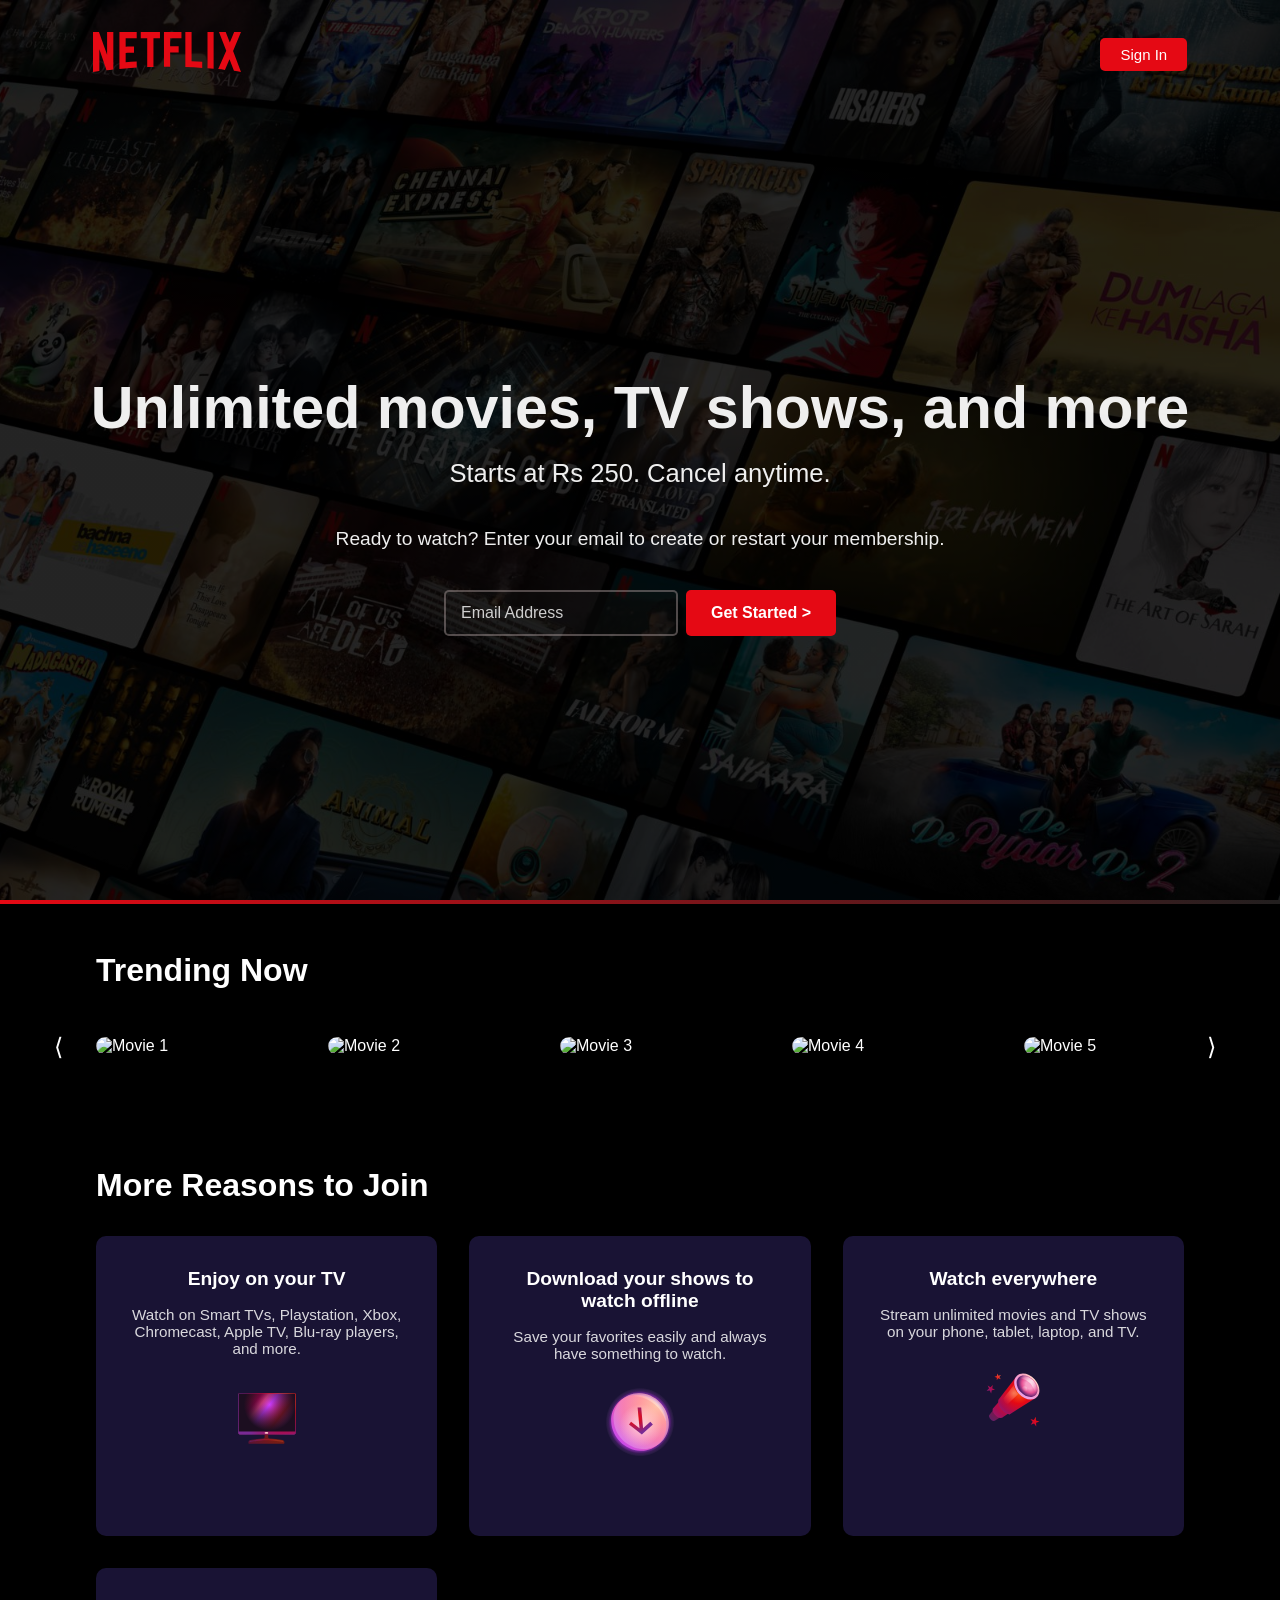
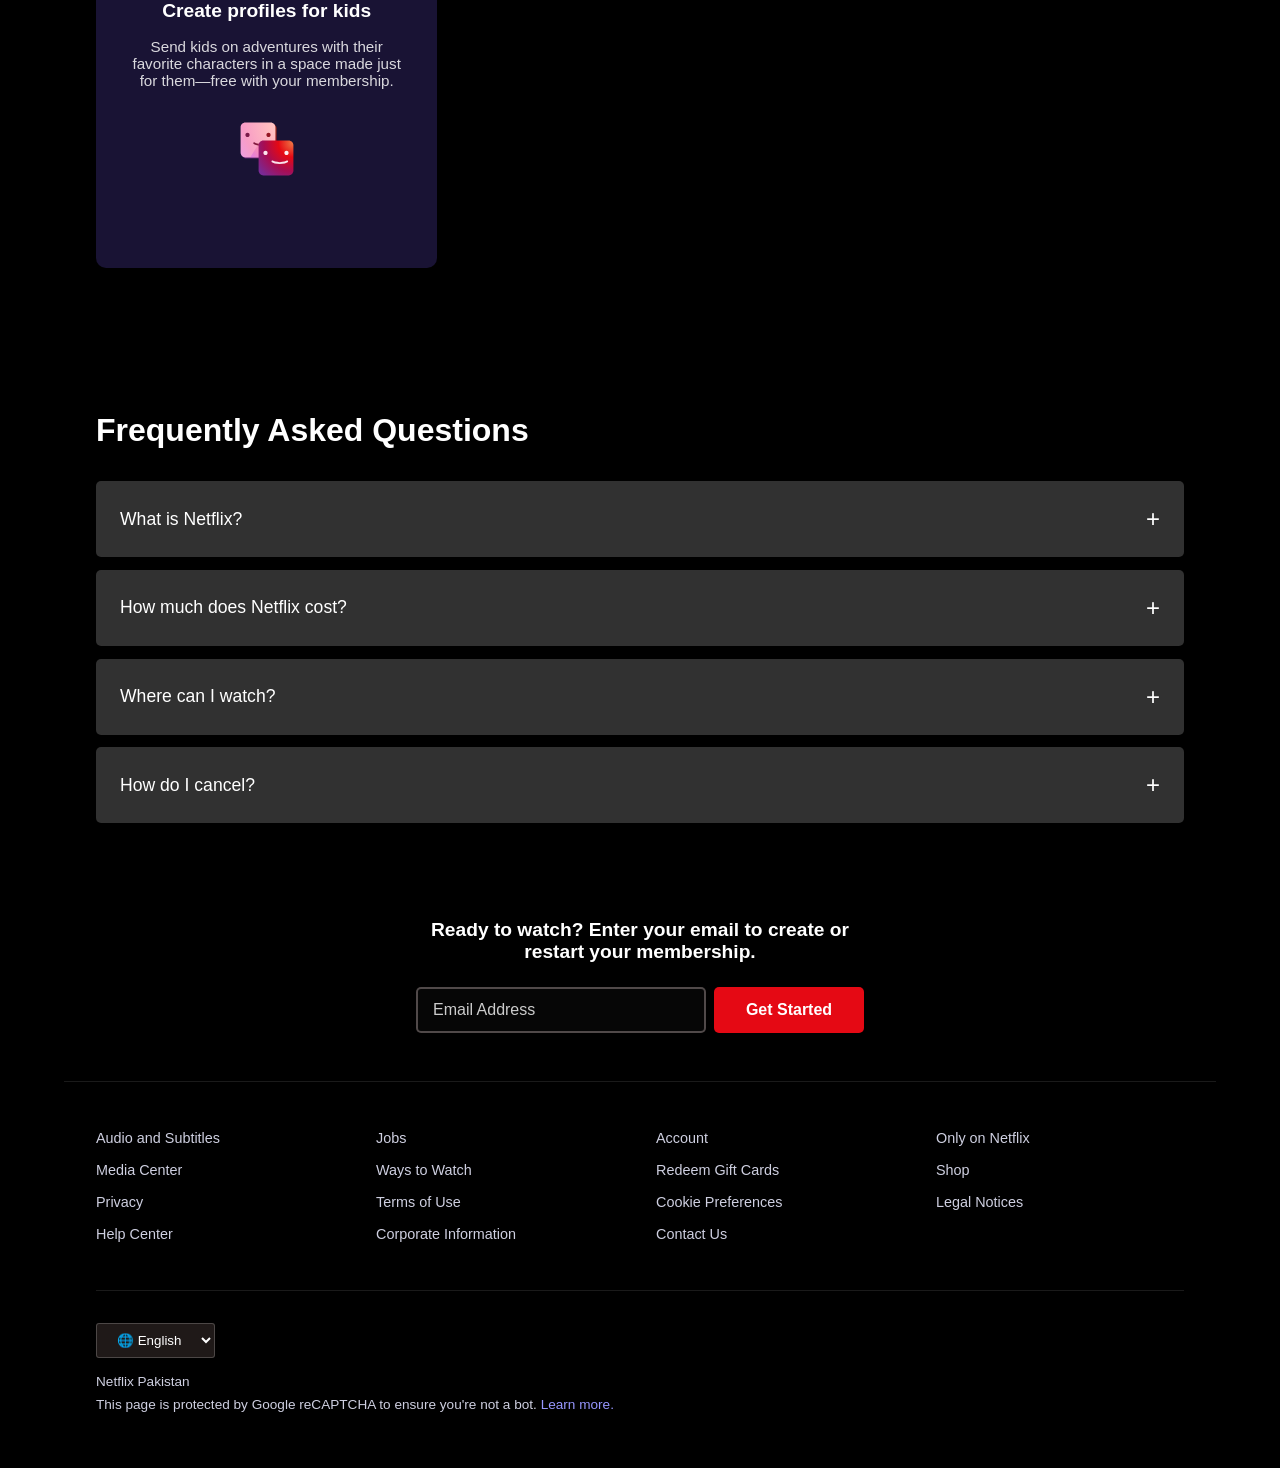
==== Netflix Clone Plus Responsive/index.html @ de33a04e "Add files via upload" ====
<!DOCTYPE html>
<html lang="en">
<head>
    <meta charset="UTF-8">
    <meta name="viewport" content="width=device-width, initial-scale=1.0">
    <title>Netflix Pakistan - Watch TV Shows Online, Watch Movies Online</title>
    <link rel="stylesheet" href="style.css">
</head>
<body>
    <header>
        <div class="bg">
            <div class="overlay">
                <nav>
                    <ul>
                        <li>
                            <svg viewBox="0 0 111 30" xmlns="http://www.w3.org/2000/svg" fill="#E50914">
                                <path d="M105.06233,14.2806261 L110.999156,30 C109.249227,29.7497422 107.500234,29.4366857 105.718437,29.1554972 L102.374168,20.4686475 L98.9371075,28.4375293 C97.2499766,28.1563408 95.5928391,28.061674 93.9057081,27.8432843 L99.9372012,14.0931671 L94.4680851,-5.68434189e-14 L99.5313525,-5.68434189e-14 L102.593495,7.87421502 L105.874965,-5.68434189e-14 L110.999156,-5.68434189e-14 L105.06233,14.2806261 Z M90.4686475,-5.68434189e-14 L85.8749649,-5.68434189e-14 L85.8749649,27.2499766 C87.3746368,27.3437061 88.9371075,27.4055675 90.4686475,27.5930265 L90.4686475,-5.68434189e-14 Z M81.9055207,26.93692 C77.7186241,26.6557316 73.5307901,26.4064111 69.250164,26.3117443 L69.250164,-5.68434189e-14 L73.9366389,-5.68434189e-14 L73.9366389,21.8745899 C76.6248008,21.9373887 79.3120255,22.1557784 81.9055207,22.2804387 L81.9055207,26.93692 Z M64.2496954,10.6561065 L64.2496954,15.3435186 L57.8442216,15.3435186 L57.8442216,25.9996251 L53.2186709,25.9996251 L53.2186709,-5.68434189e-14 L66.3436123,-5.68434189e-14 L66.3436123,4.68741213 L57.8442216,4.68741213 L57.8442216,10.6561065 L64.2496954,10.6561065 Z M45.3435186,4.68741213 L45.3435186,26.2498828 C43.7810479,26.2498828 42.1876465,26.2498828 40.6561065,26.3117443 L40.6561065,4.68741213 L35.8121661,4.68741213 L35.8121661,-5.68434189e-14 L50.2183897,-5.68434189e-14 L50.2183897,4.68741213 L45.3435186,4.68741213 Z M30.749836,15.5928391 C28.687787,15.5928391 26.2498828,15.5928391 24.4999531,15.6875059 L24.4999531,22.6562939 C27.2499766,22.4678976 30,22.2495079 32.7809542,22.1557784 L32.7809542,26.6557316 L19.812541,27.6876933 L19.812541,-5.68434189e-14 L32.7809542,-5.68434189e-14 L32.7809542,4.68741213 L24.4999531,4.68741213 L24.4999531,10.9991564 C26.3126816,10.9991564 29.0936358,10.9054269 30.749836,10.9054269 L30.749836,15.5928391 Z M4.78114163,12.9684132 L4.78114163,29.3429562 C3.09401069,29.5313525 1.59340144,29.7497422 0,30 L0,-5.68434189e-14 L4.4690224,-5.68434189e-14 L10.562377,17.0315868 L10.562377,-5.68434189e-14 L15.2497891,-5.68434189e-14 L15.2497891,28.061674 C13.5935889,28.3437998 11.906458,28.4375293 10.1246602,28.6868498 L4.78114163,12.9684132 Z"></path>
                            </svg>
                        </li>
                        <li>
                            <a href="https://www.netflix.com/pk/login">
                                <button class="sign-in-btn">Sign In</button>
                            </a>
                        </li>
                    </ul>
                </nav>

                <section class="hero">
                    <h1>Unlimited movies, TV shows, and more</h1>
                    <h2>Starts at Rs 250. Cancel anytime.</h2>
                    <h3>Ready to watch? Enter your email to create or restart your membership.</h3>
                    <form class="email-section" id="heroForm">
                        <input type="email" placeholder="Email Address" required>
                        <button type="submit">Get Started &gt;</button>
                    </form>
                </section>
            </div>
        </div>
    </header>

    <main>
        <div class="separator"></div>

        <!-- Trending Now Section -->
        <section class="trending-section">
            <div class="section-header">
                <h2>Trending Now</h2>
            </div>

            <div class="carousel-container">
                <button class="carousel-btn prev" id="prevBtn">⟨</button>
                <div class="carousel" id="moviesCarousel">
                    <img src="https://occ-0-1241-58.1.nflxso.net/dnm/api/v6/mAcAr9TxZIVbINe88xb3Teg5_OA/AAAABYWfklg5D5btQoekHBjGHSFXDW_EezXrT97RnSaEwirkVnCt91QaQlcPWCxtfkSrW04hOcHguRrAMgyKTJzs2_PKkFkbs60DHC4.webp?r=05f" alt="Movie 1">
                    <img src="https://occ-0-1241-58.1.nflxso.net/dnm/api/v6/mAcAr9TxZIVbINe88xb3Teg5_OA/AAAABaVDq0boUdBkElTZG4culjGTQKUH6_QEiKg4MkhBHrrWU3QPykbrke0wv0VyP_6P-rH5M_vB9uafNA39o8feH37ZlhoH9zimxu5ZLH7T0R0c0vQpHbF_NQCOWI-OdPWAy7b4.webp?r=1fe" alt="Movie 2">
                    <img src="https://occ-0-1241-58.1.nflxso.net/dnm/api/v6/mAcAr9TxZIVbINe88xb3Teg5_OA/AAAABTk_B0l_BvDJ7CQuWOAax9ZKSAe65vFGUMjAee8pcvuYXDFDvcnFaF8nOEuwxBg-TFKzHTqhdD3D7zlMsXSpA_BQTHf-ouBVNdwJIJvNQzUGje4WVrnptKL5Ywqu9hV7pg3A.webp?r=f34" alt="Movie 3">
                    <img src="https://occ-0-1241-58.1.nflxso.net/dnm/api/v6/mAcAr9TxZIVbINe88xb3Teg5_OA/AAAABd8ThhhZFczQuxhXg-s_mbY8I_nTg5ql8aqeKL3dGHDVWATazJ2WZw8joFUCT9fj6px3Uev34xyJFwrDo6J8L361vCM59aHJA6jGALni1U_pkGLwPamI59RMyriKxPkOcKEK.webp?r=d62" alt="Movie 4">
                    <img src="https://occ-0-1241-58.1.nflxso.net/dnm/api/v6/mAcAr9TxZIVbINe88xb3Teg5_OA/AAAABVbXUoTNkiWeGLsVtY9HIcuwl1a3-qGoR3UlqNqTqNaSBIYjd0DYeSO0mJcKaiMaH4AYtFRuqnHeuwcxSB3sofkfoh_zn_c9A80.webp?r=0e8" alt="Movie 5">
                    <img src="https://occ-0-1241-58.1.nflxso.net/dnm/api/v6/mAcAr9TxZIVbINe88xb3Teg5_OA/AAAABXMlNt8lRlEH5nkoYUHkzaYFsKJJvQq-3wQ4-DyYWQmKlxu9qrynyD5cNZEHPowiQL9IPEPbTSBM9B-id8nR8QPVfL1P_CQjPOqe5ZsDbekwH5AVJbhS3v4gSBXhZb4qdcE6.webp?r=e8a" alt="Movie 6">
                    <img src="https://occ-0-1241-58.1.nflxso.net/dnm/api/v6/mAcAr9TxZIVbINe88xb3Teg5_OA/AAAABUdESG2lnKmeBYL47whqkTOfA0zp544j2l2GXqfko-BIHvwHZUz2Tj87IvouqkTB3uNeuy5zXV7GuxNFqVVyHNb6OIrpfDmsYUiizghbWrZ-rb7DvbcYdTuouC_3MuyHC0ep.webp?r=a37" alt="Movie 7">
                    <img src="https://occ-0-1241-58.1.nflxso.net/dnm/api/v6/mAcAr9TxZIVbINe88xb3Teg5_OA/AAAABTJf3e14TtZ2Z3216UaphDq5nf1SaFyC-0R59wDCSyGdNROqYPTHg8g8SU0kbcn61BMumEkghBN8r11S6_bhQvNJ4oQD4oECM-M.webp?r=e5d" alt="Movie 8">
                    <img src="https://occ-0-1241-58.1.nflxso.net/dnm/api/v6/mAcAr9TxZIVbINe88xb3Teg5_OA/AAAABd-hr2-TdXUEamf_D6vpIxJwKZnueEgjHxa05fdGIYTOXwYvXtkrUhfvtySeRKLFhR7MDZG5cNAtmb52qROa-ZKOftFckYIuFKo.webp?r=4a4" alt="Movie 9">
                </div>
                <button class="carousel-btn next" id="nextBtn">⟩</button>
            </div>
        </section>

        <!-- Features Section -->
        <section class="features-section">
            <div class="section-header">
                <h2>More Reasons to Join</h2>
            </div>

            <div class="features-grid">
                <div class="feature-box">
                    <h3>Enjoy on your TV</h3>
                    <p>Watch on Smart TVs, Playstation, Xbox, Chromecast, Apple TV, Blu-ray players, and more.</p>
                    <svg width="72" height="72" viewBox="0 0 72 72" fill="none"><g id="television-core-small"><path id="Vector" fill-rule="evenodd" clip-rule="evenodd" d="M37.2 53.3992C37.2 52.7365 36.6628 52.1992 36 52.1992H34.8C34.1373 52.1992 33.6 52.7365 33.6 53.3992V56.2636C33.6 56.9129 33.0834 57.4433 32.4347 57.4739C30.3013 57.5744 28.1719 57.7834 26.0546 58.1011L19.444 59.0926C18.2692 59.2688 17.4 60.2782 17.4 61.4662V62.0992C17.4 62.4304 17.6686 62.6992 18 62.6992H52.8C53.1314 62.6992 53.4 62.4304 53.4 62.0992V61.4662C53.4 60.2782 52.5309 59.2688 51.3561 59.0926L44.7454 58.1011C42.6282 57.7834 40.4987 57.5744 38.3653 57.4739C37.7167 57.4433 37.2 56.9129 37.2 56.2636V53.3992Z" fill="url(#paint0_radial_5179_1308)"></path><path id="Vector_2" d="M18.6 60.7388C18.6 60.2306 18.9587 59.796 19.4602 59.711C22.0196 59.2775 29.7585 58.0508 35.4 58.0508C41.0415 58.0508 48.7804 59.2775 51.3398 59.711C51.8412 59.796 52.2 60.2306 52.2 60.7388C52.2 60.902 52.0575 61.0268 51.8967 61.0004C50.1219 60.707 40.9704 59.2409 35.4 59.2409C29.8295 59.2409 20.678 60.707 18.9033 61.0004C18.7425 61.0268 18.6 60.902 18.6 60.7388Z" fill="url(#paint1_radial_5179_1308)"></path><path id="Vector_3" d="M63 12H8.99995C8.00584 12 7.19995 12.8059 7.19995 13.8V51.6C7.19995 52.5941 8.00584 53.4 8.99995 53.4H63C63.9941 53.4 64.8 52.5941 64.8 51.6V13.8C64.8 12.8059 63.9941 12 63 12Z" fill="url(#paint2_linear_5179_1308)"></path><path id="Vector_4" d="M63 12H8.99995C8.00584 12 7.19995 12.8059 7.19995 13.8V51.6C7.19995 52.5941 8.00584 53.4 8.99995 53.4H63C63.9941 53.4 64.8 52.5941 64.8 51.6V13.8C64.8 12.8059 63.9941 12 63 12Z" fill="url(#paint3_radial_5179_1308)"></path><path id="Vector_5" fill-rule="evenodd" clip-rule="evenodd" d="M8.99995 12.6H63C63.663 12.6 64.2 13.1372 64.2 13.8V50.4H7.79995V13.8C7.79995 13.1372 8.33719 12.6 8.99995 12.6ZM7.19995 50.4V13.8C7.19995 12.8059 8.00581 12 8.99995 12H63C63.9942 12 64.8 12.8059 64.8 13.8V50.4V51.6C64.8 52.5941 63.9942 53.4 63 53.4H8.99995C8.00581 53.4 7.19995 52.5941 7.19995 51.6V50.4Z" fill="url(#paint4_radial_5179_1308)"></path><path id="Vector_6" d="M35.4 52.8C36.3941 52.8 37.2 52.3971 37.2 51.9C37.2 51.4029 36.3941 51 35.4 51C34.4059 51 33.6 51.4029 33.6 51.9C33.6 52.3971 34.4059 52.8 35.4 52.8Z" fill="url(#paint5_radial_5179_1308)"></path></g><defs><radialGradient id="paint0_radial_5179_1308" cx="0" cy="0" r="1" gradientUnits="userSpaceOnUse" gradientTransform="translate(50.3269 49.3723) rotate(118.526) scale(55.1579 46.2871)"><stop stop-color="#802600"></stop><stop offset="0.333333" stop-color="#6F181D"></stop><stop offset="0.666667" stop-color="#5B1333"></stop><stop offset="1" stop-color="#391945"></stop></radialGradient><radialGradient id="paint1_radial_5179_1308" cx="0" cy="0" r="1" gradientUnits="userSpaceOnUse" gradientTransform="translate(48.1077 53.6128) rotate(158.116) scale(32.7275 42.219)"><stop stop-color="#99421D"></stop><stop offset="0.333333" stop-color="#99161D"></stop><stop offset="0.666667" stop-color="#7D1845"></stop><stop offset="1" stop-color="#59216E"></stop></radialGradient><linearGradient id="paint2_linear_5179_1308" x1="10.4727" y1="14.9572" x2="56.1755" y2="51.4814" gradientUnits="userSpaceOnUse"><stop stop-color="#99161D"></stop><stop offset="0.245283" stop-color="#CA005B"></stop><stop offset="0.346698" stop-color="#FF479A"></stop><stop offset="0.46934" stop-color="#CC3CFF"></stop><stop offset="0.735849" stop-color="#BC1A22"></stop><stop offset="1" stop-color="#C94FF5"></stop></linearGradient><radialGradient id="paint3_radial_5179_1308" cx="0" cy="0" r="1" gradientUnits="userSpaceOnUse" gradientTransform="translate(38.6181 23.8286) rotate(90) scale(25.9571 25.8545)"><stop stop-color="#1C0E20" stop-opacity="0"></stop><stop offset="1" stop-color="#1C0E20"></stop></radialGradient><radialGradient id="paint4_radial_5179_1308" cx="0" cy="0" r="1" gradientUnits="userSpaceOnUse" gradientTransform="translate(54 20.1938) rotate(144.293) scale(47.2897 44.8232)"><stop stop-color="#EF7744"></stop><stop offset="0.333333" stop-color="#E50914"></stop><stop offset="0.666667" stop-color="#A70D53"></stop><stop offset="1" stop-color="#792A95"></stop></radialGradient><radialGradient id="paint5_radial_5179_1308" cx="0" cy="0" r="1" gradientUnits="userSpaceOnUse" gradientTransform="translate(36.525 51.3562) rotate(135) scale(4.58735)"><stop stop-color="#FFDCCC"></stop><stop offset="0.333333" stop-color="#FFBDC0"></stop><stop offset="0.666667" stop-color="#F89DC6"></stop><stop offset="1" stop-color="#E4A1FA"></stop></radialGradient></defs></svg>
                </div>
                <div class="feature-box">
                    <h3>Download your shows to watch offline</h3>
                    <p>Save your favorites easily and always have something to watch.</p>
                    <svg width="72" height="72" viewBox="0 0 72 72" fill="none"><g id="download-core-small"><path id="Vector" d="M36 70.2008C54.8882 70.2008 70.2001 54.8889 70.2001 36.0008C70.2001 17.1126 54.8882 1.80078 36 1.80078C17.1119 1.80078 1.80005 17.1126 1.80005 36.0008C1.80005 54.8889 17.1119 70.2008 36 70.2008Z" fill="url(#paint0_radial_5179_7940)"></path><path id="Vector_2" opacity="0.4" d="M64.7658 36.195C65.5206 51.5916 53.7908 63.5824 38.5668 62.977C23.3428 62.3722 10.3893 49.4 9.63446 34.0034C8.87954 18.6068 20.6091 6.61594 35.8331 7.22116C51.0571 7.82638 64.0104 20.7984 64.7658 36.195Z" fill="url(#paint1_radial_5179_7940)"></path><path id="Vector_3" d="M62.3657 37.9958C63.1205 53.3924 51.3908 65.3832 36.1668 64.7778C20.9428 64.173 7.9893 51.2008 7.23444 35.8041C6.47952 20.4075 18.2091 8.41672 33.4331 9.02194C48.6571 9.62716 61.6103 22.5992 62.3657 37.9958Z" fill="url(#paint2_radial_5179_7940)"></path><path id="Vector_4" opacity="0.5" d="M64.7658 36.195C65.5206 51.5916 53.7908 63.5824 38.5668 62.977C23.3428 62.3722 10.3893 49.4 9.63446 34.0034C8.87954 18.6068 20.6091 6.61594 35.8331 7.22116C51.0571 7.82638 64.0104 20.7984 64.7658 36.195Z" fill="url(#paint3_radial_5179_7940)"></path><path id="Vector_5" opacity="0.6" d="M36.9 60.6C48.6636 60.6 58.2 51.0637 58.2 39.3C58.2 27.5363 48.6636 18 36.9 18C25.1363 18 15.6 27.5363 15.6 39.3C15.6 51.0637 25.1363 60.6 36.9 60.6Z" fill="url(#paint4_radial_5179_7940)"></path><path id="Vector_6" fill-rule="evenodd" clip-rule="evenodd" d="M39.0849 42.2727L46.3387 35.76L48.8945 38.5142L38.9118 47.477L37.8466 48.4333L36.6071 47.477L24.9899 38.5142L27.0434 35.76L35.4849 42.2727L33.6 21.6016H37.2L39.0849 42.2727Z" fill="url(#paint5_radial_5179_7940)"></path><path id="Vector_7" opacity="0.4" fill-rule="evenodd" clip-rule="evenodd" d="M61.6566 34.9618C61.7832 35.3893 62.391 35.3233 62.3694 34.878C61.6962 21.1369 50.1509 9.55975 36.5817 9.01957C34.4606 8.93515 32.4155 9.12541 30.4772 9.55909C30.0745 9.64915 30.1575 10.2082 30.5697 10.2246C45.0094 10.7979 57.6246 21.2971 61.6566 34.9618Z" fill="url(#paint6_radial_5179_7940)"></path></g><defs><radialGradient id="paint0_radial_5179_7940" cx="0" cy="0" r="1" gradientUnits="userSpaceOnUse" gradientTransform="translate(36.0001 36.1837) rotate(-90) scale(34.3829)"><stop offset="0.782019" stop-color="#982DBE"></stop><stop offset="0.906819" stop-color="#B038DC" stop-opacity="0.2"></stop><stop offset="1" stop-color="#E4A1FA" stop-opacity="0"></stop></radialGradient><radialGradient id="paint1_radial_5179_7940" cx="0" cy="0" r="1" gradientUnits="userSpaceOnUse" gradientTransform="translate(52.9937 20.0992) rotate(135) scale(49.9836)"><stop stop-color="#FFDCCC"></stop><stop offset="0.333333" stop-color="#FFBDC0"></stop><stop offset="0.666667" stop-color="#F89DC6"></stop><stop offset="1" stop-color="#E4A1FA"></stop></radialGradient><radialGradient id="paint2_radial_5179_7940" cx="0" cy="0" r="1" gradientUnits="userSpaceOnUse" gradientTransform="translate(52.7999 19.6937) rotate(135) scale(53.1037)"><stop stop-color="#FFA984"></stop><stop offset="0.333333" stop-color="#FF787F"></stop><stop offset="0.666667" stop-color="#F45FA2"></stop><stop offset="1" stop-color="#C44AF1"></stop></radialGradient><radialGradient id="paint3_radial_5179_7940" cx="0" cy="0" r="1" gradientUnits="userSpaceOnUse" gradientTransform="translate(52.9937 20.0992) rotate(135) scale(49.9836)"><stop stop-color="#FFDCCC"></stop><stop offset="0.333333" stop-color="#FFBDC0"></stop><stop offset="0.666667" stop-color="#F89DC6"></stop><stop offset="1" stop-color="#E4A1FA"></stop></radialGradient><radialGradient id="paint4_radial_5179_7940" cx="0" cy="0" r="1" gradientUnits="userSpaceOnUse" gradientTransform="translate(36.9 39.3) scale(21.3)"><stop stop-color="white"></stop><stop offset="1" stop-color="white" stop-opacity="0"></stop></radialGradient><radialGradient id="paint5_radial_5179_7940" cx="0" cy="0" r="1" gradientUnits="userSpaceOnUse" gradientTransform="translate(31.2 32.1016) rotate(39.5226) scale(15.5567)"><stop stop-color="#EF7744"></stop><stop offset="0.2406" stop-color="#E50914"></stop><stop offset="1" stop-color="#792A95"></stop></radialGradient><radialGradient id="paint6_radial_5179_7940" cx="0" cy="0" r="1" gradientUnits="userSpaceOnUse" gradientTransform="translate(50.7 21.3) rotate(-180) scale(30)"><stop stop-color="white"></stop><stop offset="1" stop-color="white" stop-opacity="0"></stop></radialGradient></defs></svg>
                </div>
                <div class="feature-box">
                    <h3>Watch everywhere</h3>
                    <p>Stream unlimited movies and TV shows on your phone, tablet, laptop, and TV.</p>
                    <svg width="72" height="72" viewBox="0 0 72 72" fill="none"><g id="telescope-core-small"><path id="Vector" d="M24.0492 36.6016L33.6 46.3898L17.8029 56.8633C17.8029 56.8633 15.8891 57.6983 13.625 55.2638C11.361 52.8293 12.1235 51.238 12.1235 51.238L24.0492 36.6016Z" fill="url(#paint0_radial_5179_1664)"></path><path id="Vector_2" d="M25.0344 34.1992L36 46.151L25.0616 53.8043C25.0616 53.8043 21.8289 55.0984 18.0987 51.0172C14.3686 46.9358 15.9198 44.5105 15.9198 44.5105L25.0344 34.1992Z" fill="url(#paint1_radial_5179_1664)"></path><path id="Vector_3" d="M39 13.0195L59.1 33.6788L32.5325 50.4142C32.5325 50.4142 28.7459 50.2552 24.3978 45.4897C20.0498 40.7243 21.4096 35.8101 21.4096 35.8101L39 13.0195Z" fill="url(#paint2_radial_5179_1664)"></path><path id="Vector_4" d="M57.6709 15.3516C63.1044 21.2807 63.9858 29.2883 59.6386 33.2371C55.2916 37.186 47.3628 35.5806 41.9292 29.6515C36.4954 23.7224 35.6145 15.7148 39.9615 11.766C44.3084 7.81716 52.2372 9.42252 57.6709 15.3516Z" fill="url(#paint3_radial_5179_1664)"></path><path id="Vector_5" d="M58.3787 31.255C54.8121 34.5032 48.2143 33.0817 43.6421 28.0798C39.07 23.078 38.2547 16.39 41.8213 13.1419C45.3879 9.89364 51.9857 11.3152 56.5579 16.3171C61.1298 21.3189 61.9452 28.0069 58.3787 31.255Z" fill="url(#paint4_radial_5179_1664)"></path><path id="Vector_6" opacity="0.85" d="M59.6783 28.823C60.576 24.1785 59.6544 20.5934 56.1603 16.6199C52.6662 12.6464 47.3508 10.8657 43.7796 12.7598C39.371 15.098 48.3734 13.5961 53.4577 19.5815C57.8259 24.724 58.8516 33.1009 59.6783 28.823Z" fill="url(#paint5_radial_5179_1664)"></path><path id="Vector_7" opacity="0.4" d="M50.3979 25.2452C50.4549 26.7239 49.2932 27.7677 47.8032 27.5766C46.3131 27.3856 45.059 26.032 45.002 24.5532C44.945 23.0745 46.1067 22.0307 47.5968 22.2218C49.0868 22.4128 50.341 23.7664 50.3979 25.2452Z" fill="url(#paint6_radial_5179_1664)"></path><path id="Vector_8" opacity="0.6" d="M36.9217 21.0039L26.4258 34.3627C26.3297 36.4604 28.2903 39.5534 30.0334 40.8344L41.2345 29.9105C39.6 28.2005 36.9591 24.1025 36.9217 21.0039Z" fill="url(#paint7_radial_5179_1664)"></path><path id="Vector_9" fill-rule="evenodd" clip-rule="evenodd" d="M20.0576 9.60156L21.479 11.7187L24 11.0654L22.3575 13.0272L23.7789 15.1444L21.3424 14.2397L19.7 16.2016L19.8365 13.6806L17.4 12.7759L19.9209 12.1225L20.0576 9.60156ZM58.776 52.8016L58.9623 56.4685L62.4 57.4188L59.0774 58.7347L59.2637 62.4016L57.0239 59.548L53.7014 60.8638L55.6397 57.7843L53.4 54.9307L56.8377 55.8811L58.776 52.8016ZM15.206 24.2101L15.8768 21.0016L13.4793 23.1964L10.6853 21.5563L11.9975 24.553L9.59998 26.7478L12.8085 26.405L14.1207 29.4016L14.7915 26.1931L18 25.8502L15.206 24.2101Z" fill="url(#paint8_linear_5179_1664)"></path></g><defs><radialGradient id="paint0_radial_5179_1664" cx="0" cy="0" r="1" gradientUnits="userSpaceOnUse" gradientTransform="translate(36.6875 32.7016) rotate(135) scale(34.9134)"><stop stop-color="#99421D"></stop><stop offset="0.333333" stop-color="#99161D"></stop><stop offset="0.666667" stop-color="#7D1845"></stop><stop offset="1" stop-color="#59216E"></stop></radialGradient><radialGradient id="paint1_radial_5179_1664" cx="0" cy="0" r="1" gradientUnits="userSpaceOnUse" gradientTransform="translate(42.5937 27.2992) rotate(135) scale(44.5477 44.5279)"><stop stop-color="#EF7744"></stop><stop offset="0.333333" stop-color="#E50914"></stop><stop offset="0.666667" stop-color="#A70D53"></stop><stop offset="1" stop-color="#792A95"></stop></radialGradient><radialGradient id="paint2_radial_5179_1664" cx="0" cy="0" r="1" gradientUnits="userSpaceOnUse" gradientTransform="translate(42.3 29.106) rotate(135) scale(31.8127)"><stop stop-color="#FB540D"></stop><stop offset="0.333333" stop-color="#E50914"></stop><stop offset="0.666667" stop-color="#A70D53"></stop><stop offset="1" stop-color="#792A95"></stop></radialGradient><radialGradient id="paint3_radial_5179_1664" cx="0" cy="0" r="1" gradientUnits="userSpaceOnUse" gradientTransform="translate(57.675 14.7078) rotate(134.326) scale(24.0433 24.0367)"><stop stop-color="#FFDCCC"></stop><stop offset="0.333333" stop-color="#FFBDC0"></stop><stop offset="0.666667" stop-color="#F89DC6"></stop><stop offset="1" stop-color="#E4A1FA"></stop></radialGradient><radialGradient id="paint4_radial_5179_1664" cx="0" cy="0" r="1" gradientUnits="userSpaceOnUse" gradientTransform="translate(52.1305 21.273) rotate(141.875) scale(9.87138 12.8159)"><stop offset="0.307292" stop-color="#F89DC6"></stop><stop offset="0.645392" stop-color="#E75094"></stop><stop offset="1" stop-color="#59216E"></stop></radialGradient><radialGradient id="paint5_radial_5179_1664" cx="0" cy="0" r="1" gradientUnits="userSpaceOnUse" gradientTransform="translate(55.8 15.6) rotate(135) scale(13.1522)"><stop stop-color="white"></stop><stop offset="1" stop-color="white" stop-opacity="0"></stop></radialGradient><radialGradient id="paint6_radial_5179_1664" cx="0" cy="0" r="1" gradientUnits="userSpaceOnUse" gradientTransform="translate(49.2362 22.9648) rotate(131.079) scale(5.08644 6.006)"><stop stop-color="white"></stop><stop offset="1" stop-color="white" stop-opacity="0"></stop></radialGradient><radialGradient id="paint7_radial_5179_1664" cx="0" cy="0" r="1" gradientUnits="userSpaceOnUse" gradientTransform="translate(36.8758 29.1353) rotate(137.622) scale(13.5764)"><stop stop-color="#FFA984"></stop><stop offset="1" stop-color="#F7636B" stop-opacity="0"></stop></radialGradient><linearGradient id="paint8_linear_5179_1664" x1="44.65" y1="27.9016" x2="24.25" y2="48.3016" gradientUnits="userSpaceOnUse"><stop stop-color="#EF7744"></stop><stop offset="0.333333" stop-color="#E50914"></stop><stop offset="0.666667" stop-color="#A70D53"></stop><stop offset="1" stop-color="#792A95"></stop></linearGradient></defs></svg>
                </div>
                <div class="feature-box">
                    <h3>Create profiles for kids</h3>
                    <p>Send kids on adventures with their favorite characters in a space made just for them—free with your membership.</p>
                    <svg width="72" height="72" viewBox="0 0 72 72" fill="none"><g id="profiles-core-small"><path id="Vector" d="M10.8 15.6008C10.8 12.9499 12.949 10.8008 15.5999 10.8008H40.8C43.4509 10.8008 45.6 12.9498 45.6 15.6008V40.8007C45.6 43.4516 43.4509 45.6007 40.8 45.6007H15.6C12.949 45.6007 10.8 43.4517 10.8 40.8007V15.6008Z" fill="url(#paint0_radial_5179_7919)"></path><path id="Vector_2" d="M9.59998 14.4016C9.59998 11.7506 11.749 9.60162 14.4 9.60156H39.6C42.251 9.60156 44.4 11.7506 44.4 14.4016V39.6015C44.4 42.2525 42.251 44.4015 39.6 44.4015H14.4C11.749 44.4016 9.59998 42.2525 9.59998 39.6015V14.4016Z" fill="url(#paint1_radial_5179_7919)"></path><path id="Vector_3" d="M18.6 21.9008C18.6 23.0606 17.6598 24.0008 16.5 24.0008C15.3402 24.0008 14.4 23.0606 14.4 21.9008C14.4 20.741 15.3402 19.8008 16.5 19.8008C17.6598 19.8008 18.6 20.741 18.6 21.9008Z" fill="url(#paint2_radial_5179_7919)"></path><path id="Vector_4" d="M39.6 21.9008C39.6 23.0606 38.6598 24.0008 37.5 24.0008C36.3402 24.0008 35.4 23.0606 35.4 21.9008C35.4 20.741 36.3402 19.8008 37.5 19.8008C38.6598 19.8008 39.6 20.741 39.6 21.9008Z" fill="url(#paint3_radial_5179_7919)"></path><path id="Vector_5" d="M23.6713 29.4501C23.2437 29.1967 22.6917 29.3379 22.4383 29.7655C22.1848 30.1932 22.3261 30.7452 22.7537 30.9986C23.8254 31.6337 26.769 32.7744 30.6375 32.7744C34.506 32.7744 37.4497 31.6337 38.5213 30.9986C38.949 30.7452 39.0902 30.1932 38.8368 29.7655C38.5834 29.3379 38.0313 29.1967 37.6037 29.4501C36.8191 29.9151 34.194 30.9744 30.6375 30.9744C27.081 30.9744 24.456 29.9151 23.6713 29.4501Z" fill="url(#paint4_radial_5179_7919)"></path><path id="Vector_6" opacity="0.35" d="M19.2 44.4016H28.2L32.4 27.6016C30.2787 28.1801 28.4542 29.5387 27.2921 31.4053L19.2 44.4016Z" fill="url(#paint5_radial_5179_7919)"></path><path id="Vector_7" d="M27.6 32.4016C27.6 29.7506 29.749 27.6016 32.4 27.6016L57.6 27.6016C60.2508 27.6016 62.4 29.7506 62.4 32.4016V57.6015C62.4 60.2524 60.2508 62.4016 57.6 62.4016H32.4C29.749 62.4016 27.6 60.2524 27.6 57.6016V32.4016Z" fill="url(#paint6_radial_5179_7919)"></path><path id="Vector_8" d="M36.6 39.9008C36.6 41.0606 35.6598 42.0008 34.5 42.0008C33.3402 42.0008 32.4 41.0606 32.4 39.9008C32.4 38.741 33.3402 37.8008 34.5 37.8008C35.6598 37.8008 36.6 38.741 36.6 39.9008Z" fill="url(#paint7_radial_5179_7919)"></path><path id="Vector_9" d="M57.6 39.9008C57.6 41.0606 56.6598 42.0008 55.5 42.0008C54.3402 42.0008 53.4 41.0606 53.4 39.9008C53.4 38.741 54.3402 37.8008 55.5 37.8008C56.6598 37.8008 57.6 38.741 57.6 39.9008Z" fill="url(#paint8_radial_5179_7919)"></path><path id="Vector_10" d="M41.8213 47.6025C41.3937 47.349 40.8416 47.4903 40.5882 47.9179C40.3348 48.3455 40.476 48.8976 40.9037 49.1509C41.9753 49.786 44.919 50.9267 48.7875 50.9267C52.656 50.9267 55.5996 49.786 56.6713 49.1509C57.0989 48.8976 57.2402 48.3455 56.9867 47.9179C56.7333 47.4903 56.1813 47.349 55.7537 47.6025C54.969 48.0674 52.344 49.1267 48.7875 49.1267C45.231 49.1267 42.6059 48.0674 41.8213 47.6025Z" fill="url(#paint9_radial_5179_7919)"></path></g><defs><radialGradient id="paint0_radial_5179_7919" cx="0" cy="0" r="1" gradientUnits="userSpaceOnUse" gradientTransform="translate(39.075 17.6882) rotate(135) scale(32.8097)"><stop stop-color="#99421D"></stop><stop offset="0.333333" stop-color="#99161D"></stop><stop offset="0.666667" stop-color="#7D1845"></stop><stop offset="1" stop-color="#59216E"></stop></radialGradient><radialGradient id="paint1_radial_5179_7919" cx="0" cy="0" r="1" gradientUnits="userSpaceOnUse" gradientTransform="translate(62.4 8.70157) rotate(133.87) scale(75.3216)"><stop stop-color="#FFDCCC"></stop><stop offset="0.333333" stop-color="#FFBDC0"></stop><stop offset="0.666667" stop-color="#F89DC6"></stop><stop offset="1" stop-color="#E4A1FA"></stop></radialGradient><radialGradient id="paint2_radial_5179_7919" cx="0" cy="0" r="1" gradientUnits="userSpaceOnUse" gradientTransform="translate(60.3 11.1008) rotate(133.939) scale(68.7426 55.9547)"><stop stop-color="#99421D"></stop><stop offset="0.333333" stop-color="#99161D"></stop><stop offset="0.666667" stop-color="#7D1845"></stop><stop offset="1" stop-color="#59216E"></stop></radialGradient><radialGradient id="paint3_radial_5179_7919" cx="0" cy="0" r="1" gradientUnits="userSpaceOnUse" gradientTransform="translate(60.3 11.1008) rotate(133.939) scale(68.7426 55.9547)"><stop stop-color="#99421D"></stop><stop offset="0.333333" stop-color="#99161D"></stop><stop offset="0.666667" stop-color="#7D1845"></stop><stop offset="1" stop-color="#59216E"></stop></radialGradient><radialGradient id="paint4_radial_5179_7919" cx="0" cy="0" r="1" gradientUnits="userSpaceOnUse" gradientTransform="translate(60.3 11.0994) rotate(133.939) scale(68.7426 55.9548)"><stop stop-color="#99421D"></stop><stop offset="0.333333" stop-color="#99161D"></stop><stop offset="0.666667" stop-color="#7D1845"></stop><stop offset="1" stop-color="#59216E"></stop></radialGradient><radialGradient id="paint5_radial_5179_7919" cx="0" cy="0" r="1" gradientUnits="userSpaceOnUse" gradientTransform="translate(39.6 27.9016) rotate(135) scale(23.3345)"><stop stop-color="#FFA984"></stop><stop offset="0.333333" stop-color="#FF787F"></stop><stop offset="0.666667" stop-color="#F45FA2"></stop><stop offset="1" stop-color="#C44AF1"></stop></radialGradient><radialGradient id="paint6_radial_5179_7919" cx="0" cy="0" r="1" gradientUnits="userSpaceOnUse" gradientTransform="translate(61.8 29.7016) rotate(135) scale(43.2749)"><stop stop-color="#EF7744"></stop><stop offset="0.333333" stop-color="#E50914"></stop><stop offset="0.666667" stop-color="#A70D53"></stop><stop offset="1" stop-color="#792A95"></stop></radialGradient><radialGradient id="paint7_radial_5179_7919" cx="0" cy="0" r="1" gradientUnits="userSpaceOnUse" gradientTransform="translate(62.1 11.1008) rotate(137.146) scale(73.6614 60.3576)"><stop stop-color="#FFDCCC"></stop><stop offset="0.333333" stop-color="#FDF6F6"></stop><stop offset="0.666667" stop-color="#FADCE9"></stop><stop offset="1" stop-color="#E4A1FA"></stop></radialGradient><radialGradient id="paint8_radial_5179_7919" cx="0" cy="0" r="1" gradientUnits="userSpaceOnUse" gradientTransform="translate(62.1 11.1008) rotate(137.146) scale(73.6614 60.3576)"><stop stop-color="#FFDCCC"></stop><stop offset="0.333333" stop-color="#FDF6F6"></stop><stop offset="0.666667" stop-color="#FADCE9"></stop><stop offset="1" stop-color="#E4A1FA"></stop></radialGradient><radialGradient id="paint9_radial_5179_7919" cx="0" cy="0" r="1" gradientUnits="userSpaceOnUse" gradientTransform="translate(62.1 11.1017) rotate(137.146) scale(73.6614 60.3576)"><stop stop-color="#FFDCCC"></stop><stop offset="0.333333" stop-color="#FDF6F6"></stop><stop offset="0.666667" stop-color="#FADCE9"></stop><stop offset="1" stop-color="#E4A1FA"></stop></radialGradient></defs></svg>
                </div>
            </div>
        </section>

        <!-- FAQ Section -->
        <section class="faq-section">
            <h2>Frequently Asked Questions</h2>
            <div class="faq-container">
                <div class="faq-item">
                    <button class="faq-question">
                        <span>What is Netflix?</span>
                        <span class="faq-icon">+</span>
                    </button>
                    <div class="faq-answer">
                        <p>Netflix is a streaming service that offers a wide variety of award-winning TV shows, movies, anime, documentaries, and more on thousands of internet-connected devices.</p>
                    </div>
                </div>
                <div class="faq-item">
                    <button class="faq-question">
                        <span>How much does Netflix cost?</span>
                        <span class="faq-icon">+</span>
                    </button>
                    <div class="faq-answer">
                        <p>Watch Netflix on your smartphone, tablet, Smart TV, laptop, or streaming device, all for one fixed monthly price. Plans range from Rs 250 to Rs 1100 a month. No extra costs, no contracts.</p>
                    </div>
                </div>
                <div class="faq-item">
                    <button class="faq-question">
                        <span>Where can I watch?</span>
                        <span class="faq-icon">+</span>
                    </button>
                    <div class="faq-answer">
                        <p>Watch anywhere, anytime. Sign in with your Netflix account to watch instantly on the web at netflix.com from your personal computer or on any internet-connected device.</p>
                    </div>
                </div>
                <div class="faq-item">
                    <button class="faq-question">
                        <span>How do I cancel?</span>
                        <span class="faq-icon">+</span>
                    </button>
                    <div class="faq-answer">
                        <p>Netflix is flexible. There are no annoying contracts and no commitments. You can easily cancel your account online in two clicks. There are no cancellation fees.</p>
                    </div>
                </div>
            </div>
        </section>

        <!-- Bottom Email Signup -->
        <section class="bottom-signup">
            <h3>Ready to watch? Enter your email to create or restart your membership.</h3>
            <form class="email-section" id="bottomForm">
                <input type="email" placeholder="Email Address" required>
                <button type="submit">Get Started</button>
            </form>
        </section>

        <!-- Footer -->
        <footer>
            <div class="footer-links">
                <div class="footer-column">
                    <a href="#">Audio and Subtitles</a>
                    <a href="#">Media Center</a>
                    <a href="#">Privacy</a>
                    <a href="#">Help Center</a>
                </div>
                <div class="footer-column">
                    <a href="#">Jobs</a>
                    <a href="#">Ways to Watch</a>
                    <a href="#">Terms of Use</a>
                    <a href="#">Corporate Information</a>
                </div>
                <div class="footer-column">
                    <a href="#">Account</a>
                    <a href="#">Redeem Gift Cards</a>
                    <a href="#">Cookie Preferences</a>
                    <a href="#">Contact Us</a>
                </div>
                <div class="footer-column">
                    <a href="#">Only on Netflix</a>
                    <a href="#">Shop</a>
                    <a href="#">Legal Notices</a>
                </div>
            </div>
            <div class="footer-bottom">
                <select id="language">
                    <option value="en">🌐 English</option>
                    <option value="ur">اردو</option>
                </select>
                <p>Netflix Pakistan</p>
                <p>This page is protected by Google reCAPTCHA to ensure you're not a bot. <a href="">Learn more.</a></p>
            </div>
        </footer>
    </main>

    <script src="script.js"></script>
</body>
</html>
---- Netflix Clone Plus Responsive/style.css ----
* {
    margin: 0;
    padding: 0;
    box-sizing: border-box;
    font-family: Netflix Sans, Helvetica Neue, Segoe UI, Roboto, Ubuntu, sans-serif;
}

:root {
    --netflix-red: #E50914;
    --dark-bg: #000;
    --text-primary: #fff;
    --text-secondary: #cecfe0;
    --overlay: rgba(0, 0, 0, 0.616);
    --card-bg: rgba(58, 44, 121, 0.43);
}

body {
    background-color: var(--dark-bg);
    color: var(--text-primary);
}

/* ============ HEADER / HERO ============ */
header {
    position: relative;
    width: 100%;
    min-height: 100vh;
}

.bg {
    background-image: linear-gradient(rgba(0, 0, 0, 0.5), rgba(0, 0, 0, 0.5)), 
                      url("assets/bg.jpg");
    background-size: cover;
    background-position: center;
    background-repeat: no-repeat;
    width: 100%;
    min-height: 100vh;
}

.overlay {
    background-color: var(--overlay);
    width: 100%;
    min-height: 100vh;
    display: flex;
    flex-direction: column;
}

/* Navigation */
nav {
    width: 100%;
    padding: 2rem;
}

nav ul {
    display: flex;
    justify-content: space-between;
    align-items: center;
    max-width: 90%;
    margin: 0 auto;
}

nav ul li {
    list-style: none;
}

nav ul li svg {
    height: 40px;
    width: auto;
}

.sign-in-btn {
    background-color: var(--netflix-red);
    color: white;
    border: none;
    padding: 8px 20px;
    font-size: 15px;
    border-radius: 5px;
    cursor: pointer;
    transition: background-color 0.3s ease;
}

.sign-in-btn:hover {
    background-color: #b90b0b;
}

nav a {
    text-decoration: none;
}

/* Hero Section */
.hero {
    flex: 1;
    display: flex;
    flex-direction: column;
    justify-content: center;
    align-items: center;
    text-align: center;
    padding: 2rem;
    color: rgba(255, 255, 255, 0.932);
}

.hero h1 {
    font-size: 3.7rem;
    font-weight: 800;
    margin-bottom: 1rem;
    line-height: 1.2;
}

.hero h2 {
    font-size: 1.6rem;
    font-weight: 500;
    margin-bottom: 0.5rem;
}

.hero h3 {
    font-size: 1.2rem;
    font-weight: 400;
    margin: 2rem 0 1.5rem;
}

.email-section {
    display: flex;
    gap: 0.5rem;
    justify-content: center;
    flex-wrap: wrap;
    margin-top: 1rem;
}

.email-section input {
    padding: 12px 15px;
    font-size: 1rem;
    background-color: rgba(43, 40, 40, 0.158);
    border: 2px solid rgba(184, 168, 168, 0.411);
    border-radius: 5px;
    color: white;
    min-width: 100px;
    flex: 1;
    max-width: 300px;
    margin: auto;
}

.email-section input::placeholder {
    color: rgba(255, 255, 255, 0.795);
}

.email-section button {
    padding: 12px 25px;
    background-color: var(--netflix-red);
    color: white;
    border: none;
    border-radius: 5px;
    font-size: 1rem;
    font-weight: bold;
    cursor: pointer;
    transition: background-color 0.3s ease;
    min-width: 150px;
}

.email-section button:hover {
    background-color: #b90b0b;
}

/* ============ MAIN CONTENT ============ */
main {
    background-color: var(--dark-bg);
}

.separator {
    height: 4px;
    background: linear-gradient(90deg, #E50914, #221f1f);
    width: 100%;
}

/* Section Styling */
.trending-section,
.features-section,
.faq-section {
    padding: 3rem 2rem;
    max-width: 90%;
    margin: 0 auto;
}

.section-header h2 {
    font-size: 2rem;
    color: white;
    margin-bottom: 2rem;
}

/* Carousel / Trending */
.carousel-container {
    position: relative;
    display: flex;
    align-items: center;
    gap: 1rem;
}

.carousel {
    display: flex;
    gap: 2rem;
    overflow-x: hidden;
    scroll-behavior: smooth;
    flex: 1;
    padding: 1rem 0;
    scroll-snap-type: x mandatory;
}

.carousel::-webkit-scrollbar {
    height: 8px;
}

.carousel::-webkit-scrollbar-track {
    background: rgba(255, 255, 255, 0.1);
    border-radius: 4px;
}

.carousel::-webkit-scrollbar-thumb {
    background: rgba(255, 255, 255, 0.3);
    border-radius: 4px;
}

.carousel::-webkit-scrollbar-thumb:hover {
    background: rgba(255, 255, 255, 0.5);
}

.carousel img {
    flex: 0 0 auto;
    width: 200px;
    height: auto;
    border-radius: 10px;
    transition: transform 0.3s ease;
    scroll-snap-align: start;
    cursor: pointer;
}

.carousel img:hover {
    transform: scale(1.05);
}

.carousel-btn {
    position: absolute;
    top: 50%;
    transform: translateY(-50%);
    background-color: rgba(0, 0, 0, 0.5);
    color: white;
    border: none;
    width: 45px;
    height: 45px;
    border-radius: 50%;
    font-size: 1.5rem;
    cursor: pointer;
    z-index: 10;
    transition: background-color 0.3s ease;
    display: none;
}

.carousel-btn:hover {
    background-color: rgba(0, 0, 0, 0.8);
}

.carousel-btn.prev {
    left: -60px;
}

.carousel-btn.next {
    right: -50px;
}

/* Show buttons on desktop */
@media (min-width: 1024px) {
    .carousel-btn {
        display: block;
    }
}

/* Features Grid */
.features-grid {
    display: grid;
    grid-template-columns: repeat(auto-fit, minmax(250px, 1fr));
    gap: 2rem;
    margin-top: 2rem;
}

.feature-box {
    background-color: var(--card-bg);
    border-radius: 10px;
    padding: 2rem;
    display: flex;
    flex-direction: column;
    align-items: center;
    /* justify-content: flex-end; */
    
    min-height: 300px;
    text-align: center;
}


.feature-box h3 {
    font-size: 1.2rem;
    color: white;
    margin-bottom: 1rem;
}

.feature-box p {
    color: rgba(255, 255, 255, 0.836);
    font-size: 0.95rem;
    margin-bottom: 1.5rem;
}

.feature-box svg {
    width: 72px;
    height: 72px;
}

/* FAQ Section */
.faq-section {
    margin-top: 3rem;
}

.faq-section h2 {
    font-size: 2rem;
    margin-bottom: 2rem;
}

.faq-container {
    display: flex;
    flex-direction: column;
    gap: 0.8rem;
}

.faq-item {
    background-color: rgba(255, 255, 255, 0.1);
    border-radius: 5px;
    overflow: hidden;
}

.faq-question {
    width: 100%;
    padding: 1.5rem;
    background-color: rgba(255, 255, 255, 0.1);
    border: none;
    color: white;
    font-size: 1.1rem;
    cursor: pointer;
    display: flex;
    justify-content: space-between;
    align-items: center;
    transition: background-color 0.3s ease;
}

.faq-question:hover {
    background-color: rgba(255, 255, 255, 0.15);
}

.faq-icon {
    font-size: 1.5rem;
    transition: transform 0.3s ease;
}

.faq-item.active .faq-icon {
    transform: rotate(45deg);
}

.faq-answer {
    max-height: 0;
    overflow: hidden;
    transition: max-height 0.3s ease;
    background-color: rgba(255, 255, 255, 0.05);
}

.faq-item.active .faq-answer {
    max-height: 500px;
    padding: 1.5rem;
}

.faq-answer p {
    color: rgba(255, 255, 255, 0.8);
    line-height: 1.6;
}

/* Bottom Signup */
.bottom-signup {
    text-align: center;
    padding: 3rem 2rem;
    max-width: 40%;
    margin: 0 auto;
}

.bottom-signup h3 {
    font-size: 1.2rem;
    margin-bottom: 1.5rem;
}

/* Footer */
footer {
    background-color: var(--dark-bg);
    padding: 3rem 2rem;
    border-top: 1px solid rgba(255, 255, 255, 0.1);
    max-width: 90%;
    margin: 0 auto;
}

.footer-links {
    display: grid;
    grid-template-columns: repeat(auto-fit, minmax(150px, 1fr));
    gap: 2rem;
    margin-bottom: 2rem;
}

.footer-column a {
    display: block;
    color: var(--text-secondary);
    text-decoration: none;
    font-size: 0.9rem;
    margin-bottom: 1rem;
    transition: color 0.3s ease;
}

.footer-column a:hover {
    color: white;
}

.footer-bottom {
    margin-top: 2rem;
    padding-top: 2rem;
    border-top: 1px solid rgba(255, 255, 255, 0.1);
}

.footer-bottom select {
    background-color: #1f1918;
    color: white;
    border: 1px solid rgba(255, 255, 255, 0.2);
    padding: 0.5rem 1rem;
    border-radius: 3px;
    margin-bottom: 1rem;
    cursor: pointer;
}

.footer-bottom p {
    color: var(--text-secondary);
    font-size: 0.85rem;
    margin-bottom: 0.5rem;
}

.footer-bottom a {
    color: #9797ff;
    text-decoration: none;
}

/* ============ RESPONSIVE DESIGN ============ */

/* Tablet (768px - 1023px) */
@media (max-width: 1023px) {
    .hero h1 {
        font-size: 2.5rem;
    }

    .hero h2 {
        font-size: 1.2rem;
    }

    .hero h3 {
        font-size: 1rem;
    }

    .email-section {
        flex-direction: column;
        align-items: stretch;
    }

    .email-section input,
    .email-section button {
        max-width: none;
        width: 100%;
        min-width: auto;
    }

    .carousel img {
        width: 150px;
    }

    .features-grid {
        grid-template-columns: repeat(2, 1fr);
    }

    .carousel-btn.prev {
        left: -40px;
    }

    .carousel-btn.next {
        right: -40px;
    }
}

/* Mobile (up to 767px) */
@media (max-width: 767px) {
    .hero {
        padding: 1rem;
    }

    .hero h1 {
        font-size: 1.8rem;
        margin-bottom: 0.5rem;
    }

    .hero h2 {
        font-size: 1rem;
        white-space: nowrap;
    }

    .hero h3 {
        font-size: 0.9rem;
        margin: 1rem 0;
    }

    nav {
        padding: 1rem;
    }

    nav ul {
        max-width: 100%;
    }

    .sign-in-btn {
        padding: 6px 15px;
        font-size: 0.9rem;
    }

    .email-section {
        flex-direction: column;
    }

    .email-section input {
        min-width: auto;
        max-width: none;
        width: 100%;
    }

    .email-section button {
        width: 100%;
    }

    .section-header h2 {
        font-size: 1.4rem;
    }

    .trending-section,
    .features-section,
    .faq-section,
    .bottom-signup {
        padding: 2rem 1rem;
        max-width: 100%;
    }

    .carousel img {
        width: 120px;
        gap: 1rem;
    }

    .carousel-container {
        gap: 0.5rem;
    }

    .carousel-btn.prev {
        left: 0;
    }

    .carousel-btn.next {
        right: 0;
    }

    .features-grid {
        grid-template-columns: 1fr;
    }

    .feature-box {
        padding: 1.5rem;
        min-height: auto;
    }

    .footer-links {
        grid-template-columns: repeat(2, 1fr);
        gap: 1.5rem;
    }

    footer {
        max-width: 100%;
        padding: 2rem 1rem;
    }
}

/* Extra Small Devices (up to 480px) */
@media (max-width: 480px) {
    .hero h1 {
        font-size: 1.4rem;
    }

    nav ul li svg {
        height: 30px;
    }

    .carousel img {
        width: 100px;
    }

    .feature-box h3 {
        font-size: 1rem;
    }

    .feature-box p {
        font-size: 0.85rem;
    }

    .faq-question {
        padding: 1rem;
        font-size: 0.95rem;
    }

    .footer-links {
        grid-template-columns: 1fr;
    }
}
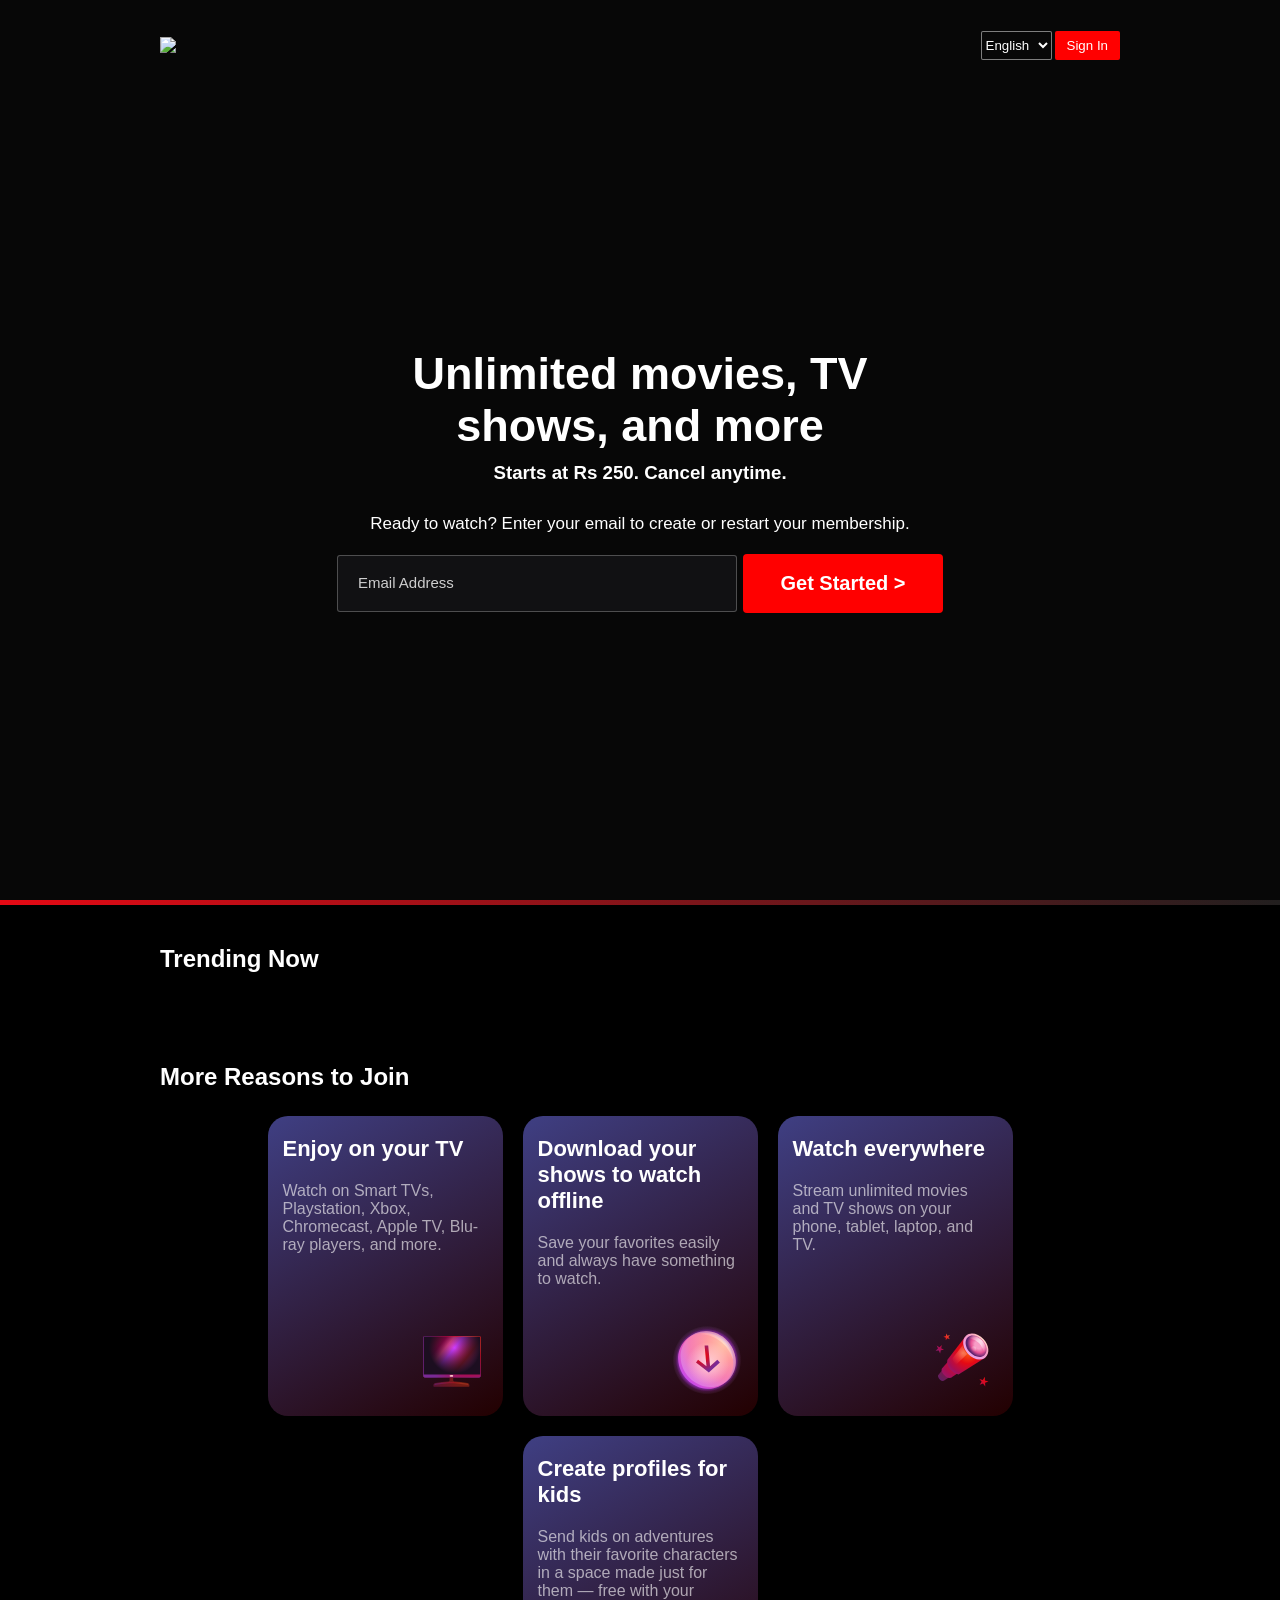
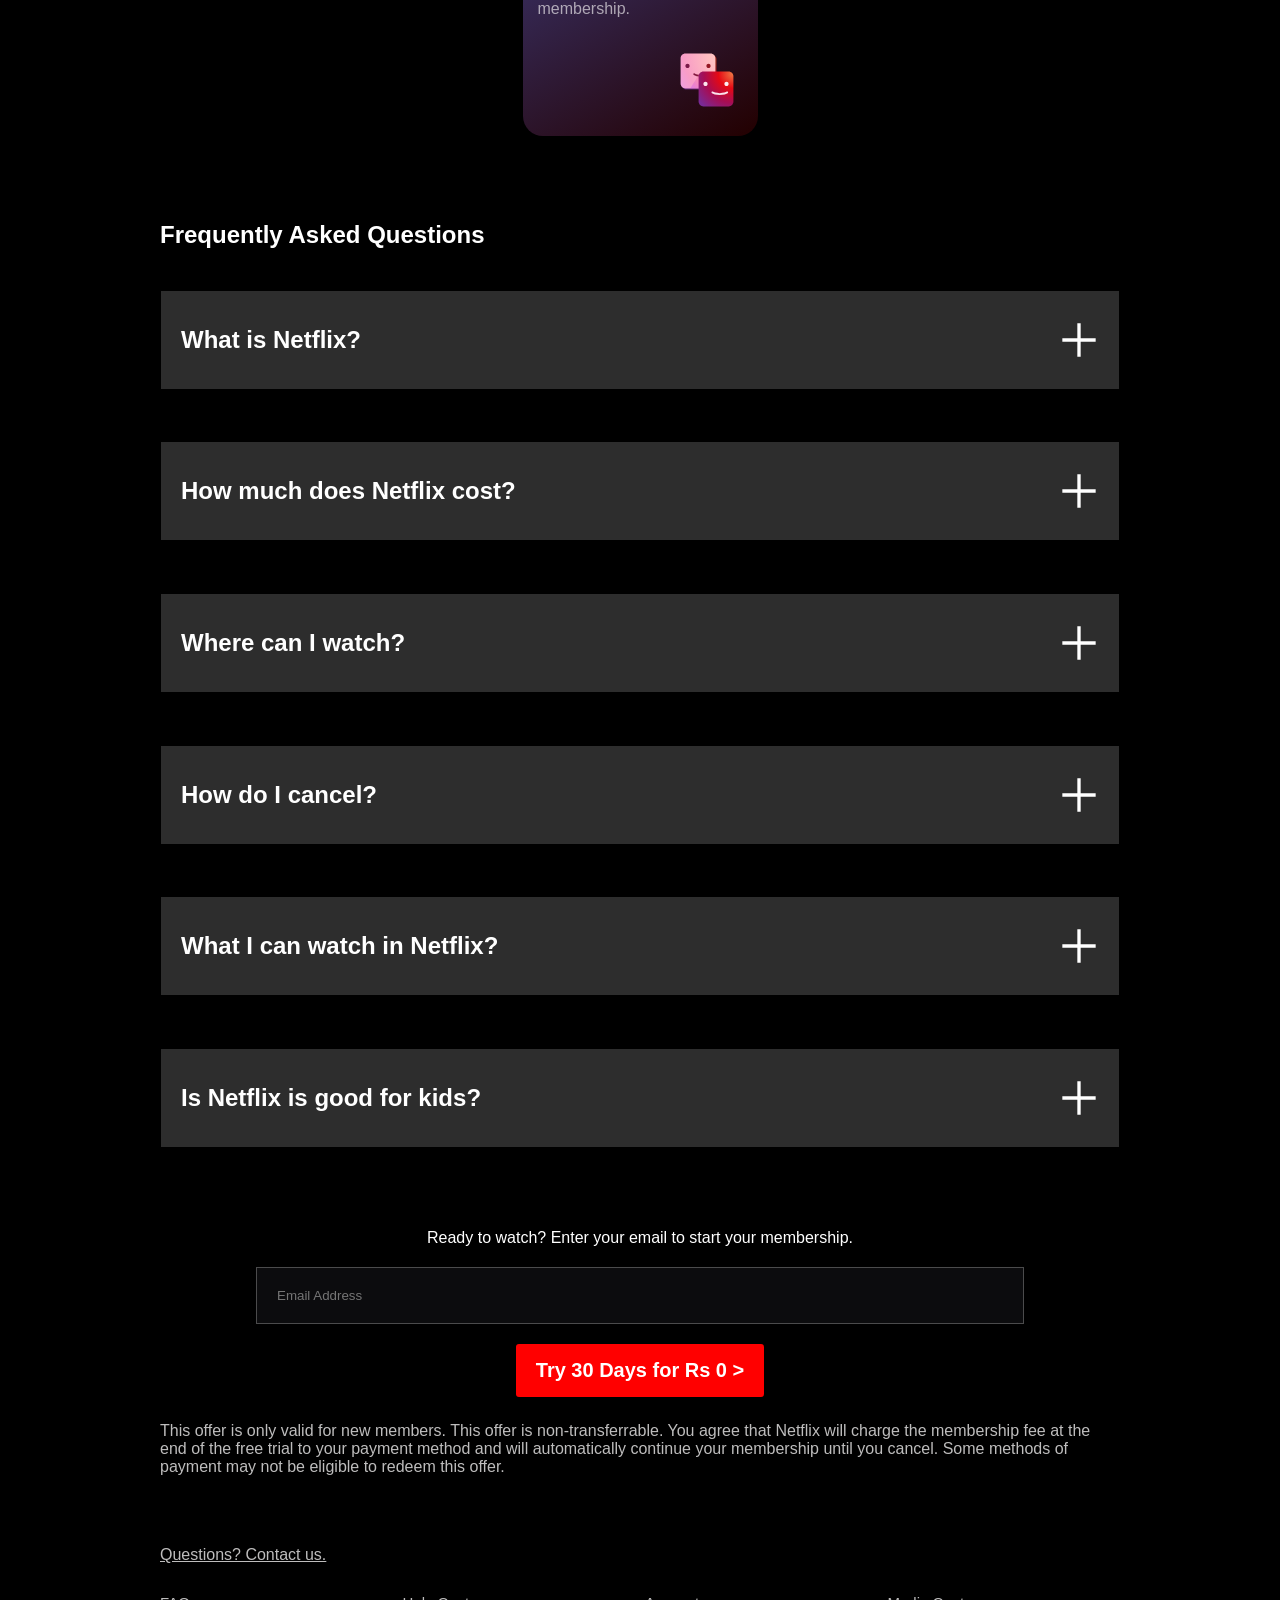
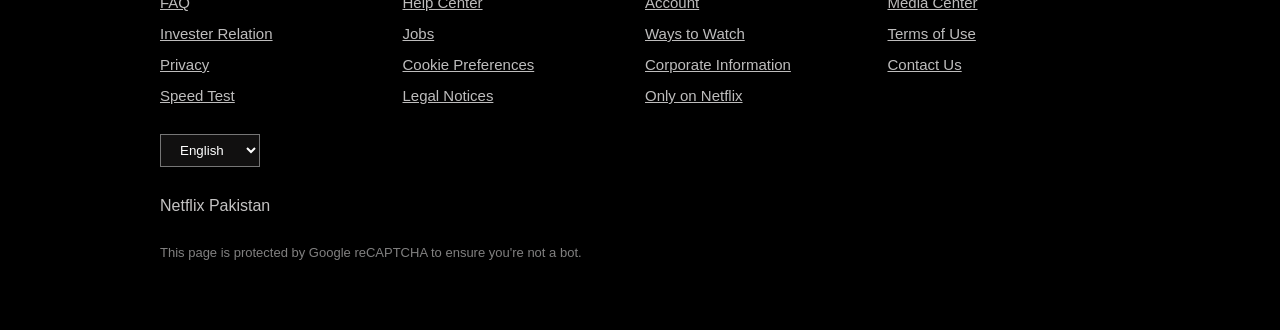
==== commit f4cdb48e: "Add files via upload" ====
--- a/Netflix Clone Plus Responsive/index.html
+++ b/Netflix Clone Plus Responsive/index.html
@@ -1,189 +1,640 @@
-<!DOCTYPE html>
-<html lang="en">
-<head>
-    <meta charset="UTF-8">
-    <meta name="viewport" content="width=device-width, initial-scale=1.0">
-    <title>Netflix Pakistan - Watch TV Shows Online, Watch Movies Online</title>
-    <link rel="stylesheet" href="style.css">
-</head>
-<body>
-    <header>
-        <div class="bg">
-            <div class="overlay">
-                <nav>
-                    <ul>
-                        <li>
-                            <svg viewBox="0 0 111 30" xmlns="http://www.w3.org/2000/svg" fill="#E50914">
-                                <path d="M105.06233,14.2806261 L110.999156,30 C109.249227,29.7497422 107.500234,29.4366857 105.718437,29.1554972 L102.374168,20.4686475 L98.9371075,28.4375293 C97.2499766,28.1563408 95.5928391,28.061674 93.9057081,27.8432843 L99.9372012,14.0931671 L94.4680851,-5.68434189e-14 L99.5313525,-5.68434189e-14 L102.593495,7.87421502 L105.874965,-5.68434189e-14 L110.999156,-5.68434189e-14 L105.06233,14.2806261 Z M90.4686475,-5.68434189e-14 L85.8749649,-5.68434189e-14 L85.8749649,27.2499766 C87.3746368,27.3437061 88.9371075,27.4055675 90.4686475,27.5930265 L90.4686475,-5.68434189e-14 Z M81.9055207,26.93692 C77.7186241,26.6557316 73.5307901,26.4064111 69.250164,26.3117443 L69.250164,-5.68434189e-14 L73.9366389,-5.68434189e-14 L73.9366389,21.8745899 C76.6248008,21.9373887 79.3120255,22.1557784 81.9055207,22.2804387 L81.9055207,26.93692 Z M64.2496954,10.6561065 L64.2496954,15.3435186 L57.8442216,15.3435186 L57.8442216,25.9996251 L53.2186709,25.9996251 L53.2186709,-5.68434189e-14 L66.3436123,-5.68434189e-14 L66.3436123,4.68741213 L57.8442216,4.68741213 L57.8442216,10.6561065 L64.2496954,10.6561065 Z M45.3435186,4.68741213 L45.3435186,26.2498828 C43.7810479,26.2498828 42.1876465,26.2498828 40.6561065,26.3117443 L40.6561065,4.68741213 L35.8121661,4.68741213 L35.8121661,-5.68434189e-14 L50.2183897,-5.68434189e-14 L50.2183897,4.68741213 L45.3435186,4.68741213 Z M30.749836,15.5928391 C28.687787,15.5928391 26.2498828,15.5928391 24.4999531,15.6875059 L24.4999531,22.6562939 C27.2499766,22.4678976 30,22.2495079 32.7809542,22.1557784 L32.7809542,26.6557316 L19.812541,27.6876933 L19.812541,-5.68434189e-14 L32.7809542,-5.68434189e-14 L32.7809542,4.68741213 L24.4999531,4.68741213 L24.4999531,10.9991564 C26.3126816,10.9991564 29.0936358,10.9054269 30.749836,10.9054269 L30.749836,15.5928391 Z M4.78114163,12.9684132 L4.78114163,29.3429562 C3.09401069,29.5313525 1.59340144,29.7497422 0,30 L0,-5.68434189e-14 L4.4690224,-5.68434189e-14 L10.562377,17.0315868 L10.562377,-5.68434189e-14 L15.2497891,-5.68434189e-14 L15.2497891,28.061674 C13.5935889,28.3437998 11.906458,28.4375293 10.1246602,28.6868498 L4.78114163,12.9684132 Z"></path>
-                            </svg>
-                        </li>
-                        <li>
-                            <a href="https://www.netflix.com/pk/login">
-                                <button class="sign-in-btn">Sign In</button>
-                            </a>
-                        </li>
-                    </ul>
-                </nav>
-
-                <section class="hero">
-                    <h1>Unlimited movies, TV shows, and more</h1>
-                    <h2>Starts at Rs 250. Cancel anytime.</h2>
-                    <h3>Ready to watch? Enter your email to create or restart your membership.</h3>
-                    <form class="email-section" id="heroForm">
-                        <input type="email" placeholder="Email Address" required>
-                        <button type="submit">Get Started &gt;</button>
-                    </form>
-                </section>
-            </div>
-        </div>
-    </header>
-
-    <main>
-        <div class="separator"></div>
-
-        <!-- Trending Now Section -->
-        <section class="trending-section">
-            <div class="section-header">
-                <h2>Trending Now</h2>
-            </div>
-
-            <div class="carousel-container">
-                <button class="carousel-btn prev" id="prevBtn">⟨</button>
-                <div class="carousel" id="moviesCarousel">
-                    <img src="https://occ-0-1241-58.1.nflxso.net/dnm/api/v6/mAcAr9TxZIVbINe88xb3Teg5_OA/AAAABYWfklg5D5btQoekHBjGHSFXDW_EezXrT97RnSaEwirkVnCt91QaQlcPWCxtfkSrW04hOcHguRrAMgyKTJzs2_PKkFkbs60DHC4.webp?r=05f" alt="Movie 1">
-                    <img src="https://occ-0-1241-58.1.nflxso.net/dnm/api/v6/mAcAr9TxZIVbINe88xb3Teg5_OA/AAAABaVDq0boUdBkElTZG4culjGTQKUH6_QEiKg4MkhBHrrWU3QPykbrke0wv0VyP_6P-rH5M_vB9uafNA39o8feH37ZlhoH9zimxu5ZLH7T0R0c0vQpHbF_NQCOWI-OdPWAy7b4.webp?r=1fe" alt="Movie 2">
-                    <img src="https://occ-0-1241-58.1.nflxso.net/dnm/api/v6/mAcAr9TxZIVbINe88xb3Teg5_OA/AAAABTk_B0l_BvDJ7CQuWOAax9ZKSAe65vFGUMjAee8pcvuYXDFDvcnFaF8nOEuwxBg-TFKzHTqhdD3D7zlMsXSpA_BQTHf-ouBVNdwJIJvNQzUGje4WVrnptKL5Ywqu9hV7pg3A.webp?r=f34" alt="Movie 3">
-                    <img src="https://occ-0-1241-58.1.nflxso.net/dnm/api/v6/mAcAr9TxZIVbINe88xb3Teg5_OA/AAAABd8ThhhZFczQuxhXg-s_mbY8I_nTg5ql8aqeKL3dGHDVWATazJ2WZw8joFUCT9fj6px3Uev34xyJFwrDo6J8L361vCM59aHJA6jGALni1U_pkGLwPamI59RMyriKxPkOcKEK.webp?r=d62" alt="Movie 4">
-                    <img src="https://occ-0-1241-58.1.nflxso.net/dnm/api/v6/mAcAr9TxZIVbINe88xb3Teg5_OA/AAAABVbXUoTNkiWeGLsVtY9HIcuwl1a3-qGoR3UlqNqTqNaSBIYjd0DYeSO0mJcKaiMaH4AYtFRuqnHeuwcxSB3sofkfoh_zn_c9A80.webp?r=0e8" alt="Movie 5">
-                    <img src="https://occ-0-1241-58.1.nflxso.net/dnm/api/v6/mAcAr9TxZIVbINe88xb3Teg5_OA/AAAABXMlNt8lRlEH5nkoYUHkzaYFsKJJvQq-3wQ4-DyYWQmKlxu9qrynyD5cNZEHPowiQL9IPEPbTSBM9B-id8nR8QPVfL1P_CQjPOqe5ZsDbekwH5AVJbhS3v4gSBXhZb4qdcE6.webp?r=e8a" alt="Movie 6">
-                    <img src="https://occ-0-1241-58.1.nflxso.net/dnm/api/v6/mAcAr9TxZIVbINe88xb3Teg5_OA/AAAABUdESG2lnKmeBYL47whqkTOfA0zp544j2l2GXqfko-BIHvwHZUz2Tj87IvouqkTB3uNeuy5zXV7GuxNFqVVyHNb6OIrpfDmsYUiizghbWrZ-rb7DvbcYdTuouC_3MuyHC0ep.webp?r=a37" alt="Movie 7">
-                    <img src="https://occ-0-1241-58.1.nflxso.net/dnm/api/v6/mAcAr9TxZIVbINe88xb3Teg5_OA/AAAABTJf3e14TtZ2Z3216UaphDq5nf1SaFyC-0R59wDCSyGdNROqYPTHg8g8SU0kbcn61BMumEkghBN8r11S6_bhQvNJ4oQD4oECM-M.webp?r=e5d" alt="Movie 8">
-                    <img src="https://occ-0-1241-58.1.nflxso.net/dnm/api/v6/mAcAr9TxZIVbINe88xb3Teg5_OA/AAAABd-hr2-TdXUEamf_D6vpIxJwKZnueEgjHxa05fdGIYTOXwYvXtkrUhfvtySeRKLFhR7MDZG5cNAtmb52qROa-ZKOftFckYIuFKo.webp?r=4a4" alt="Movie 9">
-                </div>
-                <button class="carousel-btn next" id="nextBtn">⟩</button>
-            </div>
-        </section>
-
-        <!-- Features Section -->
-        <section class="features-section">
-            <div class="section-header">
-                <h2>More Reasons to Join</h2>
-            </div>
-
-            <div class="features-grid">
-                <div class="feature-box">
-                    <h3>Enjoy on your TV</h3>
-                    <p>Watch on Smart TVs, Playstation, Xbox, Chromecast, Apple TV, Blu-ray players, and more.</p>
-                    <svg width="72" height="72" viewBox="0 0 72 72" fill="none"><g id="television-core-small"><path id="Vector" fill-rule="evenodd" clip-rule="evenodd" d="M37.2 53.3992C37.2 52.7365 36.6628 52.1992 36 52.1992H34.8C34.1373 52.1992 33.6 52.7365 33.6 53.3992V56.2636C33.6 56.9129 33.0834 57.4433 32.4347 57.4739C30.3013 57.5744 28.1719 57.7834 26.0546 58.1011L19.444 59.0926C18.2692 59.2688 17.4 60.2782 17.4 61.4662V62.0992C17.4 62.4304 17.6686 62.6992 18 62.6992H52.8C53.1314 62.6992 53.4 62.4304 53.4 62.0992V61.4662C53.4 60.2782 52.5309 59.2688 51.3561 59.0926L44.7454 58.1011C42.6282 57.7834 40.4987 57.5744 38.3653 57.4739C37.7167 57.4433 37.2 56.9129 37.2 56.2636V53.3992Z" fill="url(#paint0_radial_5179_1308)"></path><path id="Vector_2" d="M18.6 60.7388C18.6 60.2306 18.9587 59.796 19.4602 59.711C22.0196 59.2775 29.7585 58.0508 35.4 58.0508C41.0415 58.0508 48.7804 59.2775 51.3398 59.711C51.8412 59.796 52.2 60.2306 52.2 60.7388C52.2 60.902 52.0575 61.0268 51.8967 61.0004C50.1219 60.707 40.9704 59.2409 35.4 59.2409C29.8295 59.2409 20.678 60.707 18.9033 61.0004C18.7425 61.0268 18.6 60.902 18.6 60.7388Z" fill="url(#paint1_radial_5179_1308)"></path><path id="Vector_3" d="M63 12H8.99995C8.00584 12 7.19995 12.8059 7.19995 13.8V51.6C7.19995 52.5941 8.00584 53.4 8.99995 53.4H63C63.9941 53.4 64.8 52.5941 64.8 51.6V13.8C64.8 12.8059 63.9941 12 63 12Z" fill="url(#paint2_linear_5179_1308)"></path><path id="Vector_4" d="M63 12H8.99995C8.00584 12 7.19995 12.8059 7.19995 13.8V51.6C7.19995 52.5941 8.00584 53.4 8.99995 53.4H63C63.9941 53.4 64.8 52.5941 64.8 51.6V13.8C64.8 12.8059 63.9941 12 63 12Z" fill="url(#paint3_radial_5179_1308)"></path><path id="Vector_5" fill-rule="evenodd" clip-rule="evenodd" d="M8.99995 12.6H63C63.663 12.6 64.2 13.1372 64.2 13.8V50.4H7.79995V13.8C7.79995 13.1372 8.33719 12.6 8.99995 12.6ZM7.19995 50.4V13.8C7.19995 12.8059 8.00581 12 8.99995 12H63C63.9942 12 64.8 12.8059 64.8 13.8V50.4V51.6C64.8 52.5941 63.9942 53.4 63 53.4H8.99995C8.00581 53.4 7.19995 52.5941 7.19995 51.6V50.4Z" fill="url(#paint4_radial_5179_1308)"></path><path id="Vector_6" d="M35.4 52.8C36.3941 52.8 37.2 52.3971 37.2 51.9C37.2 51.4029 36.3941 51 35.4 51C34.4059 51 33.6 51.4029 33.6 51.9C33.6 52.3971 34.4059 52.8 35.4 52.8Z" fill="url(#paint5_radial_5179_1308)"></path></g><defs><radialGradient id="paint0_radial_5179_1308" cx="0" cy="0" r="1" gradientUnits="userSpaceOnUse" gradientTransform="translate(50.3269 49.3723) rotate(118.526) scale(55.1579 46.2871)"><stop stop-color="#802600"></stop><stop offset="0.333333" stop-color="#6F181D"></stop><stop offset="0.666667" stop-color="#5B1333"></stop><stop offset="1" stop-color="#391945"></stop></radialGradient><radialGradient id="paint1_radial_5179_1308" cx="0" cy="0" r="1" gradientUnits="userSpaceOnUse" gradientTransform="translate(48.1077 53.6128) rotate(158.116) scale(32.7275 42.219)"><stop stop-color="#99421D"></stop><stop offset="0.333333" stop-color="#99161D"></stop><stop offset="0.666667" stop-color="#7D1845"></stop><stop offset="1" stop-color="#59216E"></stop></radialGradient><linearGradient id="paint2_linear_5179_1308" x1="10.4727" y1="14.9572" x2="56.1755" y2="51.4814" gradientUnits="userSpaceOnUse"><stop stop-color="#99161D"></stop><stop offset="0.245283" stop-color="#CA005B"></stop><stop offset="0.346698" stop-color="#FF479A"></stop><stop offset="0.46934" stop-color="#CC3CFF"></stop><stop offset="0.735849" stop-color="#BC1A22"></stop><stop offset="1" stop-color="#C94FF5"></stop></linearGradient><radialGradient id="paint3_radial_5179_1308" cx="0" cy="0" r="1" gradientUnits="userSpaceOnUse" gradientTransform="translate(38.6181 23.8286) rotate(90) scale(25.9571 25.8545)"><stop stop-color="#1C0E20" stop-opacity="0"></stop><stop offset="1" stop-color="#1C0E20"></stop></radialGradient><radialGradient id="paint4_radial_5179_1308" cx="0" cy="0" r="1" gradientUnits="userSpaceOnUse" gradientTransform="translate(54 20.1938) rotate(144.293) scale(47.2897 44.8232)"><stop stop-color="#EF7744"></stop><stop offset="0.333333" stop-color="#E50914"></stop><stop offset="0.666667" stop-color="#A70D53"></stop><stop offset="1" stop-color="#792A95"></stop></radialGradient><radialGradient id="paint5_radial_5179_1308" cx="0" cy="0" r="1" gradientUnits="userSpaceOnUse" gradientTransform="translate(36.525 51.3562) rotate(135) scale(4.58735)"><stop stop-color="#FFDCCC"></stop><stop offset="0.333333" stop-color="#FFBDC0"></stop><stop offset="0.666667" stop-color="#F89DC6"></stop><stop offset="1" stop-color="#E4A1FA"></stop></radialGradient></defs></svg>
-                </div>
-                <div class="feature-box">
-                    <h3>Download your shows to watch offline</h3>
-                    <p>Save your favorites easily and always have something to watch.</p>
-                    <svg width="72" height="72" viewBox="0 0 72 72" fill="none"><g id="download-core-small"><path id="Vector" d="M36 70.2008C54.8882 70.2008 70.2001 54.8889 70.2001 36.0008C70.2001 17.1126 54.8882 1.80078 36 1.80078C17.1119 1.80078 1.80005 17.1126 1.80005 36.0008C1.80005 54.8889 17.1119 70.2008 36 70.2008Z" fill="url(#paint0_radial_5179_7940)"></path><path id="Vector_2" opacity="0.4" d="M64.7658 36.195C65.5206 51.5916 53.7908 63.5824 38.5668 62.977C23.3428 62.3722 10.3893 49.4 9.63446 34.0034C8.87954 18.6068 20.6091 6.61594 35.8331 7.22116C51.0571 7.82638 64.0104 20.7984 64.7658 36.195Z" fill="url(#paint1_radial_5179_7940)"></path><path id="Vector_3" d="M62.3657 37.9958C63.1205 53.3924 51.3908 65.3832 36.1668 64.7778C20.9428 64.173 7.9893 51.2008 7.23444 35.8041C6.47952 20.4075 18.2091 8.41672 33.4331 9.02194C48.6571 9.62716 61.6103 22.5992 62.3657 37.9958Z" fill="url(#paint2_radial_5179_7940)"></path><path id="Vector_4" opacity="0.5" d="M64.7658 36.195C65.5206 51.5916 53.7908 63.5824 38.5668 62.977C23.3428 62.3722 10.3893 49.4 9.63446 34.0034C8.87954 18.6068 20.6091 6.61594 35.8331 7.22116C51.0571 7.82638 64.0104 20.7984 64.7658 36.195Z" fill="url(#paint3_radial_5179_7940)"></path><path id="Vector_5" opacity="0.6" d="M36.9 60.6C48.6636 60.6 58.2 51.0637 58.2 39.3C58.2 27.5363 48.6636 18 36.9 18C25.1363 18 15.6 27.5363 15.6 39.3C15.6 51.0637 25.1363 60.6 36.9 60.6Z" fill="url(#paint4_radial_5179_7940)"></path><path id="Vector_6" fill-rule="evenodd" clip-rule="evenodd" d="M39.0849 42.2727L46.3387 35.76L48.8945 38.5142L38.9118 47.477L37.8466 48.4333L36.6071 47.477L24.9899 38.5142L27.0434 35.76L35.4849 42.2727L33.6 21.6016H37.2L39.0849 42.2727Z" fill="url(#paint5_radial_5179_7940)"></path><path id="Vector_7" opacity="0.4" fill-rule="evenodd" clip-rule="evenodd" d="M61.6566 34.9618C61.7832 35.3893 62.391 35.3233 62.3694 34.878C61.6962 21.1369 50.1509 9.55975 36.5817 9.01957C34.4606 8.93515 32.4155 9.12541 30.4772 9.55909C30.0745 9.64915 30.1575 10.2082 30.5697 10.2246C45.0094 10.7979 57.6246 21.2971 61.6566 34.9618Z" fill="url(#paint6_radial_5179_7940)"></path></g><defs><radialGradient id="paint0_radial_5179_7940" cx="0" cy="0" r="1" gradientUnits="userSpaceOnUse" gradientTransform="translate(36.0001 36.1837) rotate(-90) scale(34.3829)"><stop offset="0.782019" stop-color="#982DBE"></stop><stop offset="0.906819" stop-color="#B038DC" stop-opacity="0.2"></stop><stop offset="1" stop-color="#E4A1FA" stop-opacity="0"></stop></radialGradient><radialGradient id="paint1_radial_5179_7940" cx="0" cy="0" r="1" gradientUnits="userSpaceOnUse" gradientTransform="translate(52.9937 20.0992) rotate(135) scale(49.9836)"><stop stop-color="#FFDCCC"></stop><stop offset="0.333333" stop-color="#FFBDC0"></stop><stop offset="0.666667" stop-color="#F89DC6"></stop><stop offset="1" stop-color="#E4A1FA"></stop></radialGradient><radialGradient id="paint2_radial_5179_7940" cx="0" cy="0" r="1" gradientUnits="userSpaceOnUse" gradientTransform="translate(52.7999 19.6937) rotate(135) scale(53.1037)"><stop stop-color="#FFA984"></stop><stop offset="0.333333" stop-color="#FF787F"></stop><stop offset="0.666667" stop-color="#F45FA2"></stop><stop offset="1" stop-color="#C44AF1"></stop></radialGradient><radialGradient id="paint3_radial_5179_7940" cx="0" cy="0" r="1" gradientUnits="userSpaceOnUse" gradientTransform="translate(52.9937 20.0992) rotate(135) scale(49.9836)"><stop stop-color="#FFDCCC"></stop><stop offset="0.333333" stop-color="#FFBDC0"></stop><stop offset="0.666667" stop-color="#F89DC6"></stop><stop offset="1" stop-color="#E4A1FA"></stop></radialGradient><radialGradient id="paint4_radial_5179_7940" cx="0" cy="0" r="1" gradientUnits="userSpaceOnUse" gradientTransform="translate(36.9 39.3) scale(21.3)"><stop stop-color="white"></stop><stop offset="1" stop-color="white" stop-opacity="0"></stop></radialGradient><radialGradient id="paint5_radial_5179_7940" cx="0" cy="0" r="1" gradientUnits="userSpaceOnUse" gradientTransform="translate(31.2 32.1016) rotate(39.5226) scale(15.5567)"><stop stop-color="#EF7744"></stop><stop offset="0.2406" stop-color="#E50914"></stop><stop offset="1" stop-color="#792A95"></stop></radialGradient><radialGradient id="paint6_radial_5179_7940" cx="0" cy="0" r="1" gradientUnits="userSpaceOnUse" gradientTransform="translate(50.7 21.3) rotate(-180) scale(30)"><stop stop-color="white"></stop><stop offset="1" stop-color="white" stop-opacity="0"></stop></radialGradient></defs></svg>
-                </div>
-                <div class="feature-box">
-                    <h3>Watch everywhere</h3>
-                    <p>Stream unlimited movies and TV shows on your phone, tablet, laptop, and TV.</p>
-                    <svg width="72" height="72" viewBox="0 0 72 72" fill="none"><g id="telescope-core-small"><path id="Vector" d="M24.0492 36.6016L33.6 46.3898L17.8029 56.8633C17.8029 56.8633 15.8891 57.6983 13.625 55.2638C11.361 52.8293 12.1235 51.238 12.1235 51.238L24.0492 36.6016Z" fill="url(#paint0_radial_5179_1664)"></path><path id="Vector_2" d="M25.0344 34.1992L36 46.151L25.0616 53.8043C25.0616 53.8043 21.8289 55.0984 18.0987 51.0172C14.3686 46.9358 15.9198 44.5105 15.9198 44.5105L25.0344 34.1992Z" fill="url(#paint1_radial_5179_1664)"></path><path id="Vector_3" d="M39 13.0195L59.1 33.6788L32.5325 50.4142C32.5325 50.4142 28.7459 50.2552 24.3978 45.4897C20.0498 40.7243 21.4096 35.8101 21.4096 35.8101L39 13.0195Z" fill="url(#paint2_radial_5179_1664)"></path><path id="Vector_4" d="M57.6709 15.3516C63.1044 21.2807 63.9858 29.2883 59.6386 33.2371C55.2916 37.186 47.3628 35.5806 41.9292 29.6515C36.4954 23.7224 35.6145 15.7148 39.9615 11.766C44.3084 7.81716 52.2372 9.42252 57.6709 15.3516Z" fill="url(#paint3_radial_5179_1664)"></path><path id="Vector_5" d="M58.3787 31.255C54.8121 34.5032 48.2143 33.0817 43.6421 28.0798C39.07 23.078 38.2547 16.39 41.8213 13.1419C45.3879 9.89364 51.9857 11.3152 56.5579 16.3171C61.1298 21.3189 61.9452 28.0069 58.3787 31.255Z" fill="url(#paint4_radial_5179_1664)"></path><path id="Vector_6" opacity="0.85" d="M59.6783 28.823C60.576 24.1785 59.6544 20.5934 56.1603 16.6199C52.6662 12.6464 47.3508 10.8657 43.7796 12.7598C39.371 15.098 48.3734 13.5961 53.4577 19.5815C57.8259 24.724 58.8516 33.1009 59.6783 28.823Z" fill="url(#paint5_radial_5179_1664)"></path><path id="Vector_7" opacity="0.4" d="M50.3979 25.2452C50.4549 26.7239 49.2932 27.7677 47.8032 27.5766C46.3131 27.3856 45.059 26.032 45.002 24.5532C44.945 23.0745 46.1067 22.0307 47.5968 22.2218C49.0868 22.4128 50.341 23.7664 50.3979 25.2452Z" fill="url(#paint6_radial_5179_1664)"></path><path id="Vector_8" opacity="0.6" d="M36.9217 21.0039L26.4258 34.3627C26.3297 36.4604 28.2903 39.5534 30.0334 40.8344L41.2345 29.9105C39.6 28.2005 36.9591 24.1025 36.9217 21.0039Z" fill="url(#paint7_radial_5179_1664)"></path><path id="Vector_9" fill-rule="evenodd" clip-rule="evenodd" d="M20.0576 9.60156L21.479 11.7187L24 11.0654L22.3575 13.0272L23.7789 15.1444L21.3424 14.2397L19.7 16.2016L19.8365 13.6806L17.4 12.7759L19.9209 12.1225L20.0576 9.60156ZM58.776 52.8016L58.9623 56.4685L62.4 57.4188L59.0774 58.7347L59.2637 62.4016L57.0239 59.548L53.7014 60.8638L55.6397 57.7843L53.4 54.9307L56.8377 55.8811L58.776 52.8016ZM15.206 24.2101L15.8768 21.0016L13.4793 23.1964L10.6853 21.5563L11.9975 24.553L9.59998 26.7478L12.8085 26.405L14.1207 29.4016L14.7915 26.1931L18 25.8502L15.206 24.2101Z" fill="url(#paint8_linear_5179_1664)"></path></g><defs><radialGradient id="paint0_radial_5179_1664" cx="0" cy="0" r="1" gradientUnits="userSpaceOnUse" gradientTransform="translate(36.6875 32.7016) rotate(135) scale(34.9134)"><stop stop-color="#99421D"></stop><stop offset="0.333333" stop-color="#99161D"></stop><stop offset="0.666667" stop-color="#7D1845"></stop><stop offset="1" stop-color="#59216E"></stop></radialGradient><radialGradient id="paint1_radial_5179_1664" cx="0" cy="0" r="1" gradientUnits="userSpaceOnUse" gradientTransform="translate(42.5937 27.2992) rotate(135) scale(44.5477 44.5279)"><stop stop-color="#EF7744"></stop><stop offset="0.333333" stop-color="#E50914"></stop><stop offset="0.666667" stop-color="#A70D53"></stop><stop offset="1" stop-color="#792A95"></stop></radialGradient><radialGradient id="paint2_radial_5179_1664" cx="0" cy="0" r="1" gradientUnits="userSpaceOnUse" gradientTransform="translate(42.3 29.106) rotate(135) scale(31.8127)"><stop stop-color="#FB540D"></stop><stop offset="0.333333" stop-color="#E50914"></stop><stop offset="0.666667" stop-color="#A70D53"></stop><stop offset="1" stop-color="#792A95"></stop></radialGradient><radialGradient id="paint3_radial_5179_1664" cx="0" cy="0" r="1" gradientUnits="userSpaceOnUse" gradientTransform="translate(57.675 14.7078) rotate(134.326) scale(24.0433 24.0367)"><stop stop-color="#FFDCCC"></stop><stop offset="0.333333" stop-color="#FFBDC0"></stop><stop offset="0.666667" stop-color="#F89DC6"></stop><stop offset="1" stop-color="#E4A1FA"></stop></radialGradient><radialGradient id="paint4_radial_5179_1664" cx="0" cy="0" r="1" gradientUnits="userSpaceOnUse" gradientTransform="translate(52.1305 21.273) rotate(141.875) scale(9.87138 12.8159)"><stop offset="0.307292" stop-color="#F89DC6"></stop><stop offset="0.645392" stop-color="#E75094"></stop><stop offset="1" stop-color="#59216E"></stop></radialGradient><radialGradient id="paint5_radial_5179_1664" cx="0" cy="0" r="1" gradientUnits="userSpaceOnUse" gradientTransform="translate(55.8 15.6) rotate(135) scale(13.1522)"><stop stop-color="white"></stop><stop offset="1" stop-color="white" stop-opacity="0"></stop></radialGradient><radialGradient id="paint6_radial_5179_1664" cx="0" cy="0" r="1" gradientUnits="userSpaceOnUse" gradientTransform="translate(49.2362 22.9648) rotate(131.079) scale(5.08644 6.006)"><stop stop-color="white"></stop><stop offset="1" stop-color="white" stop-opacity="0"></stop></radialGradient><radialGradient id="paint7_radial_5179_1664" cx="0" cy="0" r="1" gradientUnits="userSpaceOnUse" gradientTransform="translate(36.8758 29.1353) rotate(137.622) scale(13.5764)"><stop stop-color="#FFA984"></stop><stop offset="1" stop-color="#F7636B" stop-opacity="0"></stop></radialGradient><linearGradient id="paint8_linear_5179_1664" x1="44.65" y1="27.9016" x2="24.25" y2="48.3016" gradientUnits="userSpaceOnUse"><stop stop-color="#EF7744"></stop><stop offset="0.333333" stop-color="#E50914"></stop><stop offset="0.666667" stop-color="#A70D53"></stop><stop offset="1" stop-color="#792A95"></stop></linearGradient></defs></svg>
-                </div>
-                <div class="feature-box">
-                    <h3>Create profiles for kids</h3>
-                    <p>Send kids on adventures with their favorite characters in a space made just for them—free with your membership.</p>
-                    <svg width="72" height="72" viewBox="0 0 72 72" fill="none"><g id="profiles-core-small"><path id="Vector" d="M10.8 15.6008C10.8 12.9499 12.949 10.8008 15.5999 10.8008H40.8C43.4509 10.8008 45.6 12.9498 45.6 15.6008V40.8007C45.6 43.4516 43.4509 45.6007 40.8 45.6007H15.6C12.949 45.6007 10.8 43.4517 10.8 40.8007V15.6008Z" fill="url(#paint0_radial_5179_7919)"></path><path id="Vector_2" d="M9.59998 14.4016C9.59998 11.7506 11.749 9.60162 14.4 9.60156H39.6C42.251 9.60156 44.4 11.7506 44.4 14.4016V39.6015C44.4 42.2525 42.251 44.4015 39.6 44.4015H14.4C11.749 44.4016 9.59998 42.2525 9.59998 39.6015V14.4016Z" fill="url(#paint1_radial_5179_7919)"></path><path id="Vector_3" d="M18.6 21.9008C18.6 23.0606 17.6598 24.0008 16.5 24.0008C15.3402 24.0008 14.4 23.0606 14.4 21.9008C14.4 20.741 15.3402 19.8008 16.5 19.8008C17.6598 19.8008 18.6 20.741 18.6 21.9008Z" fill="url(#paint2_radial_5179_7919)"></path><path id="Vector_4" d="M39.6 21.9008C39.6 23.0606 38.6598 24.0008 37.5 24.0008C36.3402 24.0008 35.4 23.0606 35.4 21.9008C35.4 20.741 36.3402 19.8008 37.5 19.8008C38.6598 19.8008 39.6 20.741 39.6 21.9008Z" fill="url(#paint3_radial_5179_7919)"></path><path id="Vector_5" d="M23.6713 29.4501C23.2437 29.1967 22.6917 29.3379 22.4383 29.7655C22.1848 30.1932 22.3261 30.7452 22.7537 30.9986C23.8254 31.6337 26.769 32.7744 30.6375 32.7744C34.506 32.7744 37.4497 31.6337 38.5213 30.9986C38.949 30.7452 39.0902 30.1932 38.8368 29.7655C38.5834 29.3379 38.0313 29.1967 37.6037 29.4501C36.8191 29.9151 34.194 30.9744 30.6375 30.9744C27.081 30.9744 24.456 29.9151 23.6713 29.4501Z" fill="url(#paint4_radial_5179_7919)"></path><path id="Vector_6" opacity="0.35" d="M19.2 44.4016H28.2L32.4 27.6016C30.2787 28.1801 28.4542 29.5387 27.2921 31.4053L19.2 44.4016Z" fill="url(#paint5_radial_5179_7919)"></path><path id="Vector_7" d="M27.6 32.4016C27.6 29.7506 29.749 27.6016 32.4 27.6016L57.6 27.6016C60.2508 27.6016 62.4 29.7506 62.4 32.4016V57.6015C62.4 60.2524 60.2508 62.4016 57.6 62.4016H32.4C29.749 62.4016 27.6 60.2524 27.6 57.6016V32.4016Z" fill="url(#paint6_radial_5179_7919)"></path><path id="Vector_8" d="M36.6 39.9008C36.6 41.0606 35.6598 42.0008 34.5 42.0008C33.3402 42.0008 32.4 41.0606 32.4 39.9008C32.4 38.741 33.3402 37.8008 34.5 37.8008C35.6598 37.8008 36.6 38.741 36.6 39.9008Z" fill="url(#paint7_radial_5179_7919)"></path><path id="Vector_9" d="M57.6 39.9008C57.6 41.0606 56.6598 42.0008 55.5 42.0008C54.3402 42.0008 53.4 41.0606 53.4 39.9008C53.4 38.741 54.3402 37.8008 55.5 37.8008C56.6598 37.8008 57.6 38.741 57.6 39.9008Z" fill="url(#paint8_radial_5179_7919)"></path><path id="Vector_10" d="M41.8213 47.6025C41.3937 47.349 40.8416 47.4903 40.5882 47.9179C40.3348 48.3455 40.476 48.8976 40.9037 49.1509C41.9753 49.786 44.919 50.9267 48.7875 50.9267C52.656 50.9267 55.5996 49.786 56.6713 49.1509C57.0989 48.8976 57.2402 48.3455 56.9867 47.9179C56.7333 47.4903 56.1813 47.349 55.7537 47.6025C54.969 48.0674 52.344 49.1267 48.7875 49.1267C45.231 49.1267 42.6059 48.0674 41.8213 47.6025Z" fill="url(#paint9_radial_5179_7919)"></path></g><defs><radialGradient id="paint0_radial_5179_7919" cx="0" cy="0" r="1" gradientUnits="userSpaceOnUse" gradientTransform="translate(39.075 17.6882) rotate(135) scale(32.8097)"><stop stop-color="#99421D"></stop><stop offset="0.333333" stop-color="#99161D"></stop><stop offset="0.666667" stop-color="#7D1845"></stop><stop offset="1" stop-color="#59216E"></stop></radialGradient><radialGradient id="paint1_radial_5179_7919" cx="0" cy="0" r="1" gradientUnits="userSpaceOnUse" gradientTransform="translate(62.4 8.70157) rotate(133.87) scale(75.3216)"><stop stop-color="#FFDCCC"></stop><stop offset="0.333333" stop-color="#FFBDC0"></stop><stop offset="0.666667" stop-color="#F89DC6"></stop><stop offset="1" stop-color="#E4A1FA"></stop></radialGradient><radialGradient id="paint2_radial_5179_7919" cx="0" cy="0" r="1" gradientUnits="userSpaceOnUse" gradientTransform="translate(60.3 11.1008) rotate(133.939) scale(68.7426 55.9547)"><stop stop-color="#99421D"></stop><stop offset="0.333333" stop-color="#99161D"></stop><stop offset="0.666667" stop-color="#7D1845"></stop><stop offset="1" stop-color="#59216E"></stop></radialGradient><radialGradient id="paint3_radial_5179_7919" cx="0" cy="0" r="1" gradientUnits="userSpaceOnUse" gradientTransform="translate(60.3 11.1008) rotate(133.939) scale(68.7426 55.9547)"><stop stop-color="#99421D"></stop><stop offset="0.333333" stop-color="#99161D"></stop><stop offset="0.666667" stop-color="#7D1845"></stop><stop offset="1" stop-color="#59216E"></stop></radialGradient><radialGradient id="paint4_radial_5179_7919" cx="0" cy="0" r="1" gradientUnits="userSpaceOnUse" gradientTransform="translate(60.3 11.0994) rotate(133.939) scale(68.7426 55.9548)"><stop stop-color="#99421D"></stop><stop offset="0.333333" stop-color="#99161D"></stop><stop offset="0.666667" stop-color="#7D1845"></stop><stop offset="1" stop-color="#59216E"></stop></radialGradient><radialGradient id="paint5_radial_5179_7919" cx="0" cy="0" r="1" gradientUnits="userSpaceOnUse" gradientTransform="translate(39.6 27.9016) rotate(135) scale(23.3345)"><stop stop-color="#FFA984"></stop><stop offset="0.333333" stop-color="#FF787F"></stop><stop offset="0.666667" stop-color="#F45FA2"></stop><stop offset="1" stop-color="#C44AF1"></stop></radialGradient><radialGradient id="paint6_radial_5179_7919" cx="0" cy="0" r="1" gradientUnits="userSpaceOnUse" gradientTransform="translate(61.8 29.7016) rotate(135) scale(43.2749)"><stop stop-color="#EF7744"></stop><stop offset="0.333333" stop-color="#E50914"></stop><stop offset="0.666667" stop-color="#A70D53"></stop><stop offset="1" stop-color="#792A95"></stop></radialGradient><radialGradient id="paint7_radial_5179_7919" cx="0" cy="0" r="1" gradientUnits="userSpaceOnUse" gradientTransform="translate(62.1 11.1008) rotate(137.146) scale(73.6614 60.3576)"><stop stop-color="#FFDCCC"></stop><stop offset="0.333333" stop-color="#FDF6F6"></stop><stop offset="0.666667" stop-color="#FADCE9"></stop><stop offset="1" stop-color="#E4A1FA"></stop></radialGradient><radialGradient id="paint8_radial_5179_7919" cx="0" cy="0" r="1" gradientUnits="userSpaceOnUse" gradientTransform="translate(62.1 11.1008) rotate(137.146) scale(73.6614 60.3576)"><stop stop-color="#FFDCCC"></stop><stop offset="0.333333" stop-color="#FDF6F6"></stop><stop offset="0.666667" stop-color="#FADCE9"></stop><stop offset="1" stop-color="#E4A1FA"></stop></radialGradient><radialGradient id="paint9_radial_5179_7919" cx="0" cy="0" r="1" gradientUnits="userSpaceOnUse" gradientTransform="translate(62.1 11.1017) rotate(137.146) scale(73.6614 60.3576)"><stop stop-color="#FFDCCC"></stop><stop offset="0.333333" stop-color="#FDF6F6"></stop><stop offset="0.666667" stop-color="#FADCE9"></stop><stop offset="1" stop-color="#E4A1FA"></stop></radialGradient></defs></svg>
-                </div>
-            </div>
-        </section>
-
-        <!-- FAQ Section -->
-        <section class="faq-section">
-            <h2>Frequently Asked Questions</h2>
-            <div class="faq-container">
-                <div class="faq-item">
-                    <button class="faq-question">
-                        <span>What is Netflix?</span>
-                        <span class="faq-icon">+</span>
-                    </button>
-                    <div class="faq-answer">
-                        <p>Netflix is a streaming service that offers a wide variety of award-winning TV shows, movies, anime, documentaries, and more on thousands of internet-connected devices.</p>
-                    </div>
-                </div>
-                <div class="faq-item">
-                    <button class="faq-question">
-                        <span>How much does Netflix cost?</span>
-                        <span class="faq-icon">+</span>
-                    </button>
-                    <div class="faq-answer">
-                        <p>Watch Netflix on your smartphone, tablet, Smart TV, laptop, or streaming device, all for one fixed monthly price. Plans range from Rs 250 to Rs 1100 a month. No extra costs, no contracts.</p>
-                    </div>
-                </div>
-                <div class="faq-item">
-                    <button class="faq-question">
-                        <span>Where can I watch?</span>
-                        <span class="faq-icon">+</span>
-                    </button>
-                    <div class="faq-answer">
-                        <p>Watch anywhere, anytime. Sign in with your Netflix account to watch instantly on the web at netflix.com from your personal computer or on any internet-connected device.</p>
-                    </div>
-                </div>
-                <div class="faq-item">
-                    <button class="faq-question">
-                        <span>How do I cancel?</span>
-                        <span class="faq-icon">+</span>
-                    </button>
-                    <div class="faq-answer">
-                        <p>Netflix is flexible. There are no annoying contracts and no commitments. You can easily cancel your account online in two clicks. There are no cancellation fees.</p>
-                    </div>
-                </div>
-            </div>
-        </section>
-
-        <!-- Bottom Email Signup -->
-        <section class="bottom-signup">
-            <h3>Ready to watch? Enter your email to create or restart your membership.</h3>
-            <form class="email-section" id="bottomForm">
-                <input type="email" placeholder="Email Address" required>
-                <button type="submit">Get Started</button>
-            </form>
-        </section>
-
-        <!-- Footer -->
-        <footer>
-            <div class="footer-links">
-                <div class="footer-column">
-                    <a href="#">Audio and Subtitles</a>
-                    <a href="#">Media Center</a>
-                    <a href="#">Privacy</a>
-                    <a href="#">Help Center</a>
-                </div>
-                <div class="footer-column">
-                    <a href="#">Jobs</a>
-                    <a href="#">Ways to Watch</a>
-                    <a href="#">Terms of Use</a>
-                    <a href="#">Corporate Information</a>
-                </div>
-                <div class="footer-column">
-                    <a href="#">Account</a>
-                    <a href="#">Redeem Gift Cards</a>
-                    <a href="#">Cookie Preferences</a>
-                    <a href="#">Contact Us</a>
-                </div>
-                <div class="footer-column">
-                    <a href="#">Only on Netflix</a>
-                    <a href="#">Shop</a>
-                    <a href="#">Legal Notices</a>
-                </div>
-            </div>
-            <div class="footer-bottom">
-                <select id="language">
-                    <option value="en">🌐 English</option>
-                    <option value="ur">اردو</option>
-                </select>
-                <p>Netflix Pakistan</p>
-                <p>This page is protected by Google reCAPTCHA to ensure you're not a bot. <a href="">Learn more.</a></p>
-            </div>
-        </footer>
-    </main>
-
-    <script src="script.js"></script>
-</body>
-</html>
+<!DOCTYPE html>
+<html lang="en">
+
+<head>
+    <meta charset="UTF-8">
+    <meta name="viewport" content="width=device-width, initial-scale=1.0">
+    <title>Netflix Pakistan - Watch TV Shows Online, Watch Movies Online</title>
+    <link rel="stylesheet" href="style.css">
+</head>
+
+<body>
+    <header>
+        <nav>
+            <div class="navbar">
+
+                <img class="logo" data-hawkins-id="BrandNetflixLogotype"
+                    src="https://occ.a.nflxso.net/dnmt/api/v6/iL4oJVDYZ8KLSrJ6eG2OwtghbfQ/AAAAAfwxusEeCteu-L_QQ56_G2cohyI1E4BIh2uyr5t9gDhH0CKWHw3NVhndjuF7yQ26z3cYq_lnzY5pP6OarHyiibuiy2jIIa5sIhSvgal1S6u9YDVAyVoX6osPniEKN-dYy77H_pLfOCD7.svg"
+                    aria-hidden="true" class="default-ltr-iqcdef-cache-lsmm1l ejnndvn0">
+
+                <div class="nav-action">
+
+                    <select name="" id="">
+
+                        <option value="">English</option>
+                        <option value="">Spanish</option>
+                        <option value="">Hindi</option>
+                        <option value="">Chinese</option>
+                    </select>
+
+                    <a class="sign-in" href="https://www.netflix.com/pk/login"><button>Sign In</button></a>
+                </div>
+            </div>
+
+            <div class="hero-text">
+
+                <h1>Unlimited movies, TV <br> shows, and more</h1>
+                <h3>Starts at Rs 250. Cancel anytime.</h3>
+                <p>Ready to watch? Enter your email to create or restart your membership.</p>
+
+                <div class="input-fields">
+                    <input type="email" id="email" name="email" placeholder="Email Address">
+                    <a href="#"><button>Get Started &gt;</button></a>
+                </div>
+            </div>
+        </nav>
+    </header>
+
+    <hr>
+
+    <main>
+
+        <section id="trending">
+
+            <div class="h-1">
+                <h1>Trending Now</h1>
+
+            </div>
+
+            <div class="cards">
+                <img class="card"
+                    src="https://occ-0-3734-64.1.nflxso.net/dnm/api/v6/mAcAr9TxZIVbINe88xb3Teg5_OA/AAAABerq2ClNRPIEQaqVmLtb1SR3gf9NPVOHyqmAcfdlJwpJNnL5TaURY3KHjDsGDAHvZ1YJ2hm8pL0tAROFD4jOYPfJ3iHZzC6BgCO7GYr_cAMSFflVHyPhJnmHIb25TQISUf3n.webp?r=d33"
+                    alt="">
+                <img class="card"
+                    src="	https://occ-0-3734-64.1.nflxso.net/dnm/api/v6/mAcAr9TxZIVbINe88xb3Teg5_OA/AAAABeMf38J8BfSwaPGwqyyH1bh9xRy5TTduGHkgRHOrPAWSQV2qLqJOyOPgTWpQS_X8sm08WbnzcHtnEWSF0lym_O6wWU6FSapo7A3VQelXKzOKywdsjcpFeuDxpeCvkZo95tyG.webp?r=a45"
+                    alt="">
+                <img class="card"
+                    src="https://occ-0-3734-64.1.nflxso.net/dnm/api/v6/mAcAr9TxZIVbINe88xb3Teg5_OA/AAAABWQnjEgoKoL20AK_MX_UXqWOqwvyE2a7W5yThmnL5CWSUMm6-YTio7Kh-mYcxjprRrLQcGzfm5KgRzXmJbz8kCmYXDlkq4d_YrH8kCGGS3b6RA3T7F65C1146Yuk4Vn7ziWj.webp?r=6b0"
+                    alt="">
+                <img class="card"
+                    src="https://occ-0-3734-64.1.nflxso.net/dnm/api/v6/mAcAr9TxZIVbINe88xb3Teg5_OA/AAAABQzXaGfD-AkdJYI8dTxdVCMHaEKLuB-za_6PRMt6qN8GzCNxzT0rP-njK5RM5nQ3hbyrteXaLslVDxXEs1zhhwV0xq6-piKQwFUOrrkuwBr-omC8vt0Nhx1PCYt1jgkRHmyY.webp?r=3f5"
+                    alt="">
+            </div>
+        </section>
+
+        <section id="reason">
+
+            <div class="h-2">
+                <h1>More Reasons to Join</h1>
+                <div class="feature-cards">
+
+
+
+                    <div class="box box-1">
+
+                        <div>
+                            <h1>Enjoy on your TV</h1>
+                            <p>Watch on Smart TVs, Playstation, Xbox, Chromecast, Apple TV, Blu-ray players, and more.
+                            </p>
+                            <div class="icons">
+                                <svg width="72" height="72" viewBox="0 0 72 72" fill="none">
+                                    <g id="television-core-small">
+                                        <path id="Vector" fill-rule="evenodd" clip-rule="evenodd"
+                                            d="M37.2 53.3992C37.2 52.7365 36.6628 52.1992 36 52.1992H34.8C34.1373 52.1992 33.6 52.7365 33.6 53.3992V56.2636C33.6 56.9129 33.0834 57.4433 32.4347 57.4739C30.3013 57.5744 28.1719 57.7834 26.0546 58.1011L19.444 59.0926C18.2692 59.2688 17.4 60.2782 17.4 61.4662V62.0992C17.4 62.4304 17.6686 62.6992 18 62.6992H52.8C53.1314 62.6992 53.4 62.4304 53.4 62.0992V61.4662C53.4 60.2782 52.5309 59.2688 51.3561 59.0926L44.7454 58.1011C42.6282 57.7834 40.4987 57.5744 38.3653 57.4739C37.7167 57.4433 37.2 56.9129 37.2 56.2636V53.3992Z"
+                                            fill="url(#paint0_radial_5179_1308)"></path>
+                                        <path id="Vector_2"
+                                            d="M18.6 60.7388C18.6 60.2306 18.9587 59.796 19.4602 59.711C22.0196 59.2775 29.7585 58.0508 35.4 58.0508C41.0415 58.0508 48.7804 59.2775 51.3398 59.711C51.8412 59.796 52.2 60.2306 52.2 60.7388C52.2 60.902 52.0575 61.0268 51.8967 61.0004C50.1219 60.707 40.9704 59.2409 35.4 59.2409C29.8295 59.2409 20.678 60.707 18.9033 61.0004C18.7425 61.0268 18.6 60.902 18.6 60.7388Z"
+                                            fill="url(#paint1_radial_5179_1308)"></path>
+                                        <path id="Vector_3"
+                                            d="M63 12H8.99995C8.00584 12 7.19995 12.8059 7.19995 13.8V51.6C7.19995 52.5941 8.00584 53.4 8.99995 53.4H63C63.9941 53.4 64.8 52.5941 64.8 51.6V13.8C64.8 12.8059 63.9941 12 63 12Z"
+                                            fill="url(#paint2_linear_5179_1308)"></path>
+                                        <path id="Vector_4"
+                                            d="M63 12H8.99995C8.00584 12 7.19995 12.8059 7.19995 13.8V51.6C7.19995 52.5941 8.00584 53.4 8.99995 53.4H63C63.9941 53.4 64.8 52.5941 64.8 51.6V13.8C64.8 12.8059 63.9941 12 63 12Z"
+                                            fill="url(#paint3_radial_5179_1308)"></path>
+                                        <path id="Vector_5" fill-rule="evenodd" clip-rule="evenodd"
+                                            d="M8.99995 12.6H63C63.663 12.6 64.2 13.1372 64.2 13.8V50.4H7.79995V13.8C7.79995 13.1372 8.33719 12.6 8.99995 12.6ZM7.19995 50.4V13.8C7.19995 12.8059 8.00581 12 8.99995 12H63C63.9942 12 64.8 12.8059 64.8 13.8V50.4V51.6C64.8 52.5941 63.9942 53.4 63 53.4H8.99995C8.00581 53.4 7.19995 52.5941 7.19995 51.6V50.4Z"
+                                            fill="url(#paint4_radial_5179_1308)"></path>
+                                        <path id="Vector_6"
+                                            d="M35.4 52.8C36.3941 52.8 37.2 52.3971 37.2 51.9C37.2 51.4029 36.3941 51 35.4 51C34.4059 51 33.6 51.4029 33.6 51.9C33.6 52.3971 34.4059 52.8 35.4 52.8Z"
+                                            fill="url(#paint5_radial_5179_1308)"></path>
+                                    </g>
+                                    <defs>
+                                        <radialGradient id="paint0_radial_5179_1308" cx="0" cy="0" r="1"
+                                            gradientUnits="userSpaceOnUse"
+                                            gradientTransform="translate(50.3269 49.3723) rotate(118.526) scale(55.1579 46.2871)">
+                                            <stop stop-color="#802600"></stop>
+                                            <stop offset="0.333333" stop-color="#6F181D"></stop>
+                                            <stop offset="0.666667" stop-color="#5B1333"></stop>
+                                            <stop offset="1" stop-color="#391945"></stop>
+                                        </radialGradient>
+                                        <radialGradient id="paint1_radial_5179_1308" cx="0" cy="0" r="1"
+                                            gradientUnits="userSpaceOnUse"
+                                            gradientTransform="translate(48.1077 53.6128) rotate(158.116) scale(32.7275 42.219)">
+                                            <stop stop-color="#99421D"></stop>
+                                            <stop offset="0.333333" stop-color="#99161D"></stop>
+                                            <stop offset="0.666667" stop-color="#7D1845"></stop>
+                                            <stop offset="1" stop-color="#59216E"></stop>
+                                        </radialGradient>
+                                        <linearGradient id="paint2_linear_5179_1308" x1="10.4727" y1="14.9572"
+                                            x2="56.1755" y2="51.4814" gradientUnits="userSpaceOnUse">
+                                            <stop stop-color="#99161D"></stop>
+                                            <stop offset="0.245283" stop-color="#CA005B"></stop>
+                                            <stop offset="0.346698" stop-color="#FF479A"></stop>
+                                            <stop offset="0.46934" stop-color="#CC3CFF"></stop>
+                                            <stop offset="0.735849" stop-color="#BC1A22"></stop>
+                                            <stop offset="1" stop-color="#C94FF5"></stop>
+                                        </linearGradient>
+                                        <radialGradient id="paint3_radial_5179_1308" cx="0" cy="0" r="1"
+                                            gradientUnits="userSpaceOnUse"
+                                            gradientTransform="translate(38.6181 23.8286) rotate(90) scale(25.9571 25.8545)">
+                                            <stop stop-color="#1C0E20" stop-opacity="0"></stop>
+                                            <stop offset="1" stop-color="#1C0E20"></stop>
+                                        </radialGradient>
+                                        <radialGradient id="paint4_radial_5179_1308" cx="0" cy="0" r="1"
+                                            gradientUnits="userSpaceOnUse"
+                                            gradientTransform="translate(54 20.1938) rotate(144.293) scale(47.2897 44.8232)">
+                                            <stop stop-color="#EF7744"></stop>
+                                            <stop offset="0.333333" stop-color="#E50914"></stop>
+                                            <stop offset="0.666667" stop-color="#A70D53"></stop>
+                                            <stop offset="1" stop-color="#792A95"></stop>
+                                        </radialGradient>
+                                        <radialGradient id="paint5_radial_5179_1308" cx="0" cy="0" r="1"
+                                            gradientUnits="userSpaceOnUse"
+                                            gradientTransform="translate(36.525 51.3562) rotate(135) scale(4.58735)">
+                                            <stop stop-color="#FFDCCC"></stop>
+                                            <stop offset="0.333333" stop-color="#FFBDC0"></stop>
+                                            <stop offset="0.666667" stop-color="#F89DC6"></stop>
+                                            <stop offset="1" stop-color="#E4A1FA"></stop>
+                                        </radialGradient>
+                                    </defs>
+                                </svg>
+
+                            </div>
+                        </div>
+
+
+
+                    </div>
+                    <div class="box box-2">
+                        <div>
+                            <h1>Download your <br> shows to watch <br> offline</h1>
+                            <p>Save your favorites easily and always have something to watch.</p>
+                            <div class="icons">
+                                <svg width="72" height="72" viewBox="0 0 72 72" fill="none">
+                                    <g id="download-core-small">
+                                        <path id="Vector"
+                                            d="M36 70.2008C54.8882 70.2008 70.2001 54.8889 70.2001 36.0008C70.2001 17.1126 54.8882 1.80078 36 1.80078C17.1119 1.80078 1.80005 17.1126 1.80005 36.0008C1.80005 54.8889 17.1119 70.2008 36 70.2008Z"
+                                            fill="url(#paint0_radial_5179_7940)"></path>
+                                        <path id="Vector_2" opacity="0.4"
+                                            d="M64.7658 36.195C65.5206 51.5916 53.7908 63.5824 38.5668 62.977C23.3428 62.3722 10.3893 49.4 9.63446 34.0034C8.87954 18.6068 20.6091 6.61594 35.8331 7.22116C51.0571 7.82638 64.0104 20.7984 64.7658 36.195Z"
+                                            fill="url(#paint1_radial_5179_7940)"></path>
+                                        <path id="Vector_3"
+                                            d="M62.3657 37.9958C63.1205 53.3924 51.3908 65.3832 36.1668 64.7778C20.9428 64.173 7.9893 51.2008 7.23444 35.8041C6.47952 20.4075 18.2091 8.41672 33.4331 9.02194C48.6571 9.62716 61.6103 22.5992 62.3657 37.9958Z"
+                                            fill="url(#paint2_radial_5179_7940)"></path>
+                                        <path id="Vector_4" opacity="0.5"
+                                            d="M64.7658 36.195C65.5206 51.5916 53.7908 63.5824 38.5668 62.977C23.3428 62.3722 10.3893 49.4 9.63446 34.0034C8.87954 18.6068 20.6091 6.61594 35.8331 7.22116C51.0571 7.82638 64.0104 20.7984 64.7658 36.195Z"
+                                            fill="url(#paint3_radial_5179_7940)"></path>
+                                        <path id="Vector_5" opacity="0.6"
+                                            d="M36.9 60.6C48.6636 60.6 58.2 51.0637 58.2 39.3C58.2 27.5363 48.6636 18 36.9 18C25.1363 18 15.6 27.5363 15.6 39.3C15.6 51.0637 25.1363 60.6 36.9 60.6Z"
+                                            fill="url(#paint4_radial_5179_7940)"></path>
+                                        <path id="Vector_6" fill-rule="evenodd" clip-rule="evenodd"
+                                            d="M39.0849 42.2727L46.3387 35.76L48.8945 38.5142L38.9118 47.477L37.8466 48.4333L36.6071 47.477L24.9899 38.5142L27.0434 35.76L35.4849 42.2727L33.6 21.6016H37.2L39.0849 42.2727Z"
+                                            fill="url(#paint5_radial_5179_7940)"></path>
+                                        <path id="Vector_7" opacity="0.4" fill-rule="evenodd" clip-rule="evenodd"
+                                            d="M61.6566 34.9618C61.7832 35.3893 62.391 35.3233 62.3694 34.878C61.6962 21.1369 50.1509 9.55975 36.5817 9.01957C34.4606 8.93515 32.4155 9.12541 30.4772 9.55909C30.0745 9.64915 30.1575 10.2082 30.5697 10.2246C45.0094 10.7979 57.6246 21.2971 61.6566 34.9618Z"
+                                            fill="url(#paint6_radial_5179_7940)"></path>
+                                    </g>
+                                    <defs>
+                                        <radialGradient id="paint0_radial_5179_7940" cx="0" cy="0" r="1"
+                                            gradientUnits="userSpaceOnUse"
+                                            gradientTransform="translate(36.0001 36.1837) rotate(-90) scale(34.3829)">
+                                            <stop offset="0.782019" stop-color="#982DBE"></stop>
+                                            <stop offset="0.906819" stop-color="#B038DC" stop-opacity="0.2"></stop>
+                                            <stop offset="1" stop-color="#E4A1FA" stop-opacity="0"></stop>
+                                        </radialGradient>
+                                        <radialGradient id="paint1_radial_5179_7940" cx="0" cy="0" r="1"
+                                            gradientUnits="userSpaceOnUse"
+                                            gradientTransform="translate(52.9937 20.0992) rotate(135) scale(49.9836)">
+                                            <stop stop-color="#FFDCCC"></stop>
+                                            <stop offset="0.333333" stop-color="#FFBDC0"></stop>
+                                            <stop offset="0.666667" stop-color="#F89DC6"></stop>
+                                            <stop offset="1" stop-color="#E4A1FA"></stop>
+                                        </radialGradient>
+                                        <radialGradient id="paint2_radial_5179_7940" cx="0" cy="0" r="1"
+                                            gradientUnits="userSpaceOnUse"
+                                            gradientTransform="translate(52.7999 19.6937) rotate(135) scale(53.1037)">
+                                            <stop stop-color="#FFA984"></stop>
+                                            <stop offset="0.333333" stop-color="#FF787F"></stop>
+                                            <stop offset="0.666667" stop-color="#F45FA2"></stop>
+                                            <stop offset="1" stop-color="#C44AF1"></stop>
+                                        </radialGradient>
+                                        <radialGradient id="paint3_radial_5179_7940" cx="0" cy="0" r="1"
+                                            gradientUnits="userSpaceOnUse"
+                                            gradientTransform="translate(52.9937 20.0992) rotate(135) scale(49.9836)">
+                                            <stop stop-color="#FFDCCC"></stop>
+                                            <stop offset="0.333333" stop-color="#FFBDC0"></stop>
+                                            <stop offset="0.666667" stop-color="#F89DC6"></stop>
+                                            <stop offset="1" stop-color="#E4A1FA"></stop>
+                                        </radialGradient>
+                                        <radialGradient id="paint4_radial_5179_7940" cx="0" cy="0" r="1"
+                                            gradientUnits="userSpaceOnUse"
+                                            gradientTransform="translate(36.9 39.3) scale(21.3)">
+                                            <stop stop-color="white"></stop>
+                                            <stop offset="1" stop-color="white" stop-opacity="0"></stop>
+                                        </radialGradient>
+                                        <radialGradient id="paint5_radial_5179_7940" cx="0" cy="0" r="1"
+                                            gradientUnits="userSpaceOnUse"
+                                            gradientTransform="translate(31.2 32.1016) rotate(39.5226) scale(15.5567)">
+                                            <stop stop-color="#EF7744"></stop>
+                                            <stop offset="0.2406" stop-color="#E50914"></stop>
+                                            <stop offset="1" stop-color="#792A95"></stop>
+                                        </radialGradient>
+                                        <radialGradient id="paint6_radial_5179_7940" cx="0" cy="0" r="1"
+                                            gradientUnits="userSpaceOnUse"
+                                            gradientTransform="translate(50.7 21.3) rotate(-180) scale(30)">
+                                            <stop stop-color="white"></stop>
+                                            <stop offset="1" stop-color="white" stop-opacity="0"></stop>
+                                        </radialGradient>
+                                    </defs>
+                                </svg>
+                            </div>
+
+                        </div>
+                    </div>
+                    <div class="box box-3">
+
+                        <div>
+                            <h1>Watch everywhere</h1>
+                            <p>Stream unlimited movies and TV shows on your phone, tablet, laptop, and TV.</p>
+                            <div class="icons">
+                                <svg width="72" height="72" viewBox="0 0 72 72" fill="none">
+                                    <g id="telescope-core-small">
+                                        <path id="Vector"
+                                            d="M24.0492 36.6016L33.6 46.3898L17.8029 56.8633C17.8029 56.8633 15.8891 57.6983 13.625 55.2638C11.361 52.8293 12.1235 51.238 12.1235 51.238L24.0492 36.6016Z"
+                                            fill="url(#paint0_radial_5179_1664)"></path>
+                                        <path id="Vector_2"
+                                            d="M25.0344 34.1992L36 46.151L25.0616 53.8043C25.0616 53.8043 21.8289 55.0984 18.0987 51.0172C14.3686 46.9358 15.9198 44.5105 15.9198 44.5105L25.0344 34.1992Z"
+                                            fill="url(#paint1_radial_5179_1664)"></path>
+                                        <path id="Vector_3"
+                                            d="M39 13.0195L59.1 33.6788L32.5325 50.4142C32.5325 50.4142 28.7459 50.2552 24.3978 45.4897C20.0498 40.7243 21.4096 35.8101 21.4096 35.8101L39 13.0195Z"
+                                            fill="url(#paint2_radial_5179_1664)"></path>
+                                        <path id="Vector_4"
+                                            d="M57.6709 15.3516C63.1044 21.2807 63.9858 29.2883 59.6386 33.2371C55.2916 37.186 47.3628 35.5806 41.9292 29.6515C36.4954 23.7224 35.6145 15.7148 39.9615 11.766C44.3084 7.81716 52.2372 9.42252 57.6709 15.3516Z"
+                                            fill="url(#paint3_radial_5179_1664)"></path>
+                                        <path id="Vector_5"
+                                            d="M58.3787 31.255C54.8121 34.5032 48.2143 33.0817 43.6421 28.0798C39.07 23.078 38.2547 16.39 41.8213 13.1419C45.3879 9.89364 51.9857 11.3152 56.5579 16.3171C61.1298 21.3189 61.9452 28.0069 58.3787 31.255Z"
+                                            fill="url(#paint4_radial_5179_1664)"></path>
+                                        <path id="Vector_6" opacity="0.85"
+                                            d="M59.6783 28.823C60.576 24.1785 59.6544 20.5934 56.1603 16.6199C52.6662 12.6464 47.3508 10.8657 43.7796 12.7598C39.371 15.098 48.3734 13.5961 53.4577 19.5815C57.8259 24.724 58.8516 33.1009 59.6783 28.823Z"
+                                            fill="url(#paint5_radial_5179_1664)"></path>
+                                        <path id="Vector_7" opacity="0.4"
+                                            d="M50.3979 25.2452C50.4549 26.7239 49.2932 27.7677 47.8032 27.5766C46.3131 27.3856 45.059 26.032 45.002 24.5532C44.945 23.0745 46.1067 22.0307 47.5968 22.2218C49.0868 22.4128 50.341 23.7664 50.3979 25.2452Z"
+                                            fill="url(#paint6_radial_5179_1664)"></path>
+                                        <path id="Vector_8" opacity="0.6"
+                                            d="M36.9217 21.0039L26.4258 34.3627C26.3297 36.4604 28.2903 39.5534 30.0334 40.8344L41.2345 29.9105C39.6 28.2005 36.9591 24.1025 36.9217 21.0039Z"
+                                            fill="url(#paint7_radial_5179_1664)"></path>
+                                        <path id="Vector_9" fill-rule="evenodd" clip-rule="evenodd"
+                                            d="M20.0576 9.60156L21.479 11.7187L24 11.0654L22.3575 13.0272L23.7789 15.1444L21.3424 14.2397L19.7 16.2016L19.8365 13.6806L17.4 12.7759L19.9209 12.1225L20.0576 9.60156ZM58.776 52.8016L58.9623 56.4685L62.4 57.4188L59.0774 58.7347L59.2637 62.4016L57.0239 59.548L53.7014 60.8638L55.6397 57.7843L53.4 54.9307L56.8377 55.8811L58.776 52.8016ZM15.206 24.2101L15.8768 21.0016L13.4793 23.1964L10.6853 21.5563L11.9975 24.553L9.59998 26.7478L12.8085 26.405L14.1207 29.4016L14.7915 26.1931L18 25.8502L15.206 24.2101Z"
+                                            fill="url(#paint8_linear_5179_1664)"></path>
+                                    </g>
+                                    <defs>
+                                        <radialGradient id="paint0_radial_5179_1664" cx="0" cy="0" r="1"
+                                            gradientUnits="userSpaceOnUse"
+                                            gradientTransform="translate(36.6875 32.7016) rotate(135) scale(34.9134)">
+                                            <stop stop-color="#99421D"></stop>
+                                            <stop offset="0.333333" stop-color="#99161D"></stop>
+                                            <stop offset="0.666667" stop-color="#7D1845"></stop>
+                                            <stop offset="1" stop-color="#59216E"></stop>
+                                        </radialGradient>
+                                        <radialGradient id="paint1_radial_5179_1664" cx="0" cy="0" r="1"
+                                            gradientUnits="userSpaceOnUse"
+                                            gradientTransform="translate(42.5937 27.2992) rotate(135) scale(44.5477 44.5279)">
+                                            <stop stop-color="#EF7744"></stop>
+                                            <stop offset="0.333333" stop-color="#E50914"></stop>
+                                            <stop offset="0.666667" stop-color="#A70D53"></stop>
+                                            <stop offset="1" stop-color="#792A95"></stop>
+                                        </radialGradient>
+                                        <radialGradient id="paint2_radial_5179_1664" cx="0" cy="0" r="1"
+                                            gradientUnits="userSpaceOnUse"
+                                            gradientTransform="translate(42.3 29.106) rotate(135) scale(31.8127)">
+                                            <stop stop-color="#FB540D"></stop>
+                                            <stop offset="0.333333" stop-color="#E50914"></stop>
+                                            <stop offset="0.666667" stop-color="#A70D53"></stop>
+                                            <stop offset="1" stop-color="#792A95"></stop>
+                                        </radialGradient>
+                                        <radialGradient id="paint3_radial_5179_1664" cx="0" cy="0" r="1"
+                                            gradientUnits="userSpaceOnUse"
+                                            gradientTransform="translate(57.675 14.7078) rotate(134.326) scale(24.0433 24.0367)">
+                                            <stop stop-color="#FFDCCC"></stop>
+                                            <stop offset="0.333333" stop-color="#FFBDC0"></stop>
+                                            <stop offset="0.666667" stop-color="#F89DC6"></stop>
+                                            <stop offset="1" stop-color="#E4A1FA"></stop>
+                                        </radialGradient>
+                                        <radialGradient id="paint4_radial_5179_1664" cx="0" cy="0" r="1"
+                                            gradientUnits="userSpaceOnUse"
+                                            gradientTransform="translate(52.1305 21.273) rotate(141.875) scale(9.87138 12.8159)">
+                                            <stop offset="0.307292" stop-color="#F89DC6"></stop>
+                                            <stop offset="0.645392" stop-color="#E75094"></stop>
+                                            <stop offset="1" stop-color="#59216E"></stop>
+                                        </radialGradient>
+                                        <radialGradient id="paint5_radial_5179_1664" cx="0" cy="0" r="1"
+                                            gradientUnits="userSpaceOnUse"
+                                            gradientTransform="translate(55.8 15.6) rotate(135) scale(13.1522)">
+                                            <stop stop-color="white"></stop>
+                                            <stop offset="1" stop-color="white" stop-opacity="0"></stop>
+                                        </radialGradient>
+                                        <radialGradient id="paint6_radial_5179_1664" cx="0" cy="0" r="1"
+                                            gradientUnits="userSpaceOnUse"
+                                            gradientTransform="translate(49.2362 22.9648) rotate(131.079) scale(5.08644 6.006)">
+                                            <stop stop-color="white"></stop>
+                                            <stop offset="1" stop-color="white" stop-opacity="0"></stop>
+                                        </radialGradient>
+                                        <radialGradient id="paint7_radial_5179_1664" cx="0" cy="0" r="1"
+                                            gradientUnits="userSpaceOnUse"
+                                            gradientTransform="translate(36.8758 29.1353) rotate(137.622) scale(13.5764)">
+                                            <stop stop-color="#FFA984"></stop>
+                                            <stop offset="1" stop-color="#F7636B" stop-opacity="0"></stop>
+                                        </radialGradient>
+                                        <linearGradient id="paint8_linear_5179_1664" x1="44.65" y1="27.9016" x2="24.25"
+                                            y2="48.3016" gradientUnits="userSpaceOnUse">
+                                            <stop stop-color="#EF7744"></stop>
+                                            <stop offset="0.333333" stop-color="#E50914"></stop>
+                                            <stop offset="0.666667" stop-color="#A70D53"></stop>
+                                            <stop offset="1" stop-color="#792A95"></stop>
+                                        </linearGradient>
+                                    </defs>
+                                </svg>
+                            </div>
+
+                        </div>
+                    </div>
+                    <div class="box box-4">
+
+                        <div>
+                            <h1>Create profiles for kids</h1>
+                            <p>Send kids on adventures with their favorite characters in a space made just for them —
+                                free with your membership.</p>
+                            <div class="icons">
+                                <svg width="72" height="72" viewBox="0 0 72 72" fill="none">
+                                    <g id="profiles-core-small">
+                                        <path id="Vector"
+                                            d="M10.8 15.6008C10.8 12.9499 12.949 10.8008 15.5999 10.8008H40.8C43.4509 10.8008 45.6 12.9498 45.6 15.6008V40.8007C45.6 43.4516 43.4509 45.6007 40.8 45.6007H15.6C12.949 45.6007 10.8 43.4517 10.8 40.8007V15.6008Z"
+                                            fill="url(#paint0_radial_5179_7919)"></path>
+                                        <path id="Vector_2"
+                                            d="M9.59998 14.4016C9.59998 11.7506 11.749 9.60162 14.4 9.60156H39.6C42.251 9.60156 44.4 11.7506 44.4 14.4016V39.6015C44.4 42.2525 42.251 44.4015 39.6 44.4015H14.4C11.749 44.4016 9.59998 42.2525 9.59998 39.6015V14.4016Z"
+                                            fill="url(#paint1_radial_5179_7919)"></path>
+                                        <path id="Vector_3"
+                                            d="M18.6 21.9008C18.6 23.0606 17.6598 24.0008 16.5 24.0008C15.3402 24.0008 14.4 23.0606 14.4 21.9008C14.4 20.741 15.3402 19.8008 16.5 19.8008C17.6598 19.8008 18.6 20.741 18.6 21.9008Z"
+                                            fill="url(#paint2_radial_5179_7919)"></path>
+                                        <path id="Vector_4"
+                                            d="M39.6 21.9008C39.6 23.0606 38.6598 24.0008 37.5 24.0008C36.3402 24.0008 35.4 23.0606 35.4 21.9008C35.4 20.741 36.3402 19.8008 37.5 19.8008C38.6598 19.8008 39.6 20.741 39.6 21.9008Z"
+                                            fill="url(#paint3_radial_5179_7919)"></path>
+                                        <path id="Vector_5"
+                                            d="M23.6713 29.4501C23.2437 29.1967 22.6917 29.3379 22.4383 29.7655C22.1848 30.1932 22.3261 30.7452 22.7537 30.9986C23.8254 31.6337 26.769 32.7744 30.6375 32.7744C34.506 32.7744 37.4497 31.6337 38.5213 30.9986C38.949 30.7452 39.0902 30.1932 38.8368 29.7655C38.5834 29.3379 38.0313 29.1967 37.6037 29.4501C36.8191 29.9151 34.194 30.9744 30.6375 30.9744C27.081 30.9744 24.456 29.9151 23.6713 29.4501Z"
+                                            fill="url(#paint4_radial_5179_7919)"></path>
+                                        <path id="Vector_6" opacity="0.35"
+                                            d="M19.2 44.4016H28.2L32.4 27.6016C30.2787 28.1801 28.4542 29.5387 27.2921 31.4053L19.2 44.4016Z"
+                                            fill="url(#paint5_radial_5179_7919)"></path>
+                                        <path id="Vector_7"
+                                            d="M27.6 32.4016C27.6 29.7506 29.749 27.6016 32.4 27.6016L57.6 27.6016C60.2508 27.6016 62.4 29.7506 62.4 32.4016V57.6015C62.4 60.2524 60.2508 62.4016 57.6 62.4016H32.4C29.749 62.4016 27.6 60.2524 27.6 57.6016V32.4016Z"
+                                            fill="url(#paint6_radial_5179_7919)"></path>
+                                        <path id="Vector_8"
+                                            d="M36.6 39.9008C36.6 41.0606 35.6598 42.0008 34.5 42.0008C33.3402 42.0008 32.4 41.0606 32.4 39.9008C32.4 38.741 33.3402 37.8008 34.5 37.8008C35.6598 37.8008 36.6 38.741 36.6 39.9008Z"
+                                            fill="url(#paint7_radial_5179_7919)"></path>
+                                        <path id="Vector_9"
+                                            d="M57.6 39.9008C57.6 41.0606 56.6598 42.0008 55.5 42.0008C54.3402 42.0008 53.4 41.0606 53.4 39.9008C53.4 38.741 54.3402 37.8008 55.5 37.8008C56.6598 37.8008 57.6 38.741 57.6 39.9008Z"
+                                            fill="url(#paint8_radial_5179_7919)"></path>
+                                        <path id="Vector_10"
+                                            d="M41.8213 47.6025C41.3937 47.349 40.8416 47.4903 40.5882 47.9179C40.3348 48.3455 40.476 48.8976 40.9037 49.1509C41.9753 49.786 44.919 50.9267 48.7875 50.9267C52.656 50.9267 55.5996 49.786 56.6713 49.1509C57.0989 48.8976 57.2402 48.3455 56.9867 47.9179C56.7333 47.4903 56.1813 47.349 55.7537 47.6025C54.969 48.0674 52.344 49.1267 48.7875 49.1267C45.231 49.1267 42.6059 48.0674 41.8213 47.6025Z"
+                                            fill="url(#paint9_radial_5179_7919)"></path>
+                                    </g>
+                                    <defs>
+                                        <radialGradient id="paint0_radial_5179_7919" cx="0" cy="0" r="1"
+                                            gradientUnits="userSpaceOnUse"
+                                            gradientTransform="translate(39.075 17.6882) rotate(135) scale(32.8097)">
+                                            <stop stop-color="#99421D"></stop>
+                                            <stop offset="0.333333" stop-color="#99161D"></stop>
+                                            <stop offset="0.666667" stop-color="#7D1845"></stop>
+                                            <stop offset="1" stop-color="#59216E"></stop>
+                                        </radialGradient>
+                                        <radialGradient id="paint1_radial_5179_7919" cx="0" cy="0" r="1"
+                                            gradientUnits="userSpaceOnUse"
+                                            gradientTransform="translate(62.4 8.70157) rotate(133.87) scale(75.3216)">
+                                            <stop stop-color="#FFDCCC"></stop>
+                                            <stop offset="0.333333" stop-color="#FFBDC0"></stop>
+                                            <stop offset="0.666667" stop-color="#F89DC6"></stop>
+                                            <stop offset="1" stop-color="#E4A1FA"></stop>
+                                        </radialGradient>
+                                        <radialGradient id="paint2_radial_5179_7919" cx="0" cy="0" r="1"
+                                            gradientUnits="userSpaceOnUse"
+                                            gradientTransform="translate(60.3 11.1008) rotate(133.939) scale(68.7426 55.9547)">
+                                            <stop stop-color="#99421D"></stop>
+                                            <stop offset="0.333333" stop-color="#99161D"></stop>
+                                            <stop offset="0.666667" stop-color="#7D1845"></stop>
+                                            <stop offset="1" stop-color="#59216E"></stop>
+                                        </radialGradient>
+                                        <radialGradient id="paint3_radial_5179_7919" cx="0" cy="0" r="1"
+                                            gradientUnits="userSpaceOnUse"
+                                            gradientTransform="translate(60.3 11.1008) rotate(133.939) scale(68.7426 55.9547)">
+                                            <stop stop-color="#99421D"></stop>
+                                            <stop offset="0.333333" stop-color="#99161D"></stop>
+                                            <stop offset="0.666667" stop-color="#7D1845"></stop>
+                                            <stop offset="1" stop-color="#59216E"></stop>
+                                        </radialGradient>
+                                        <radialGradient id="paint4_radial_5179_7919" cx="0" cy="0" r="1"
+                                            gradientUnits="userSpaceOnUse"
+                                            gradientTransform="translate(60.3 11.0994) rotate(133.939) scale(68.7426 55.9548)">
+                                            <stop stop-color="#99421D"></stop>
+                                            <stop offset="0.333333" stop-color="#99161D"></stop>
+                                            <stop offset="0.666667" stop-color="#7D1845"></stop>
+                                            <stop offset="1" stop-color="#59216E"></stop>
+                                        </radialGradient>
+                                        <radialGradient id="paint5_radial_5179_7919" cx="0" cy="0" r="1"
+                                            gradientUnits="userSpaceOnUse"
+                                            gradientTransform="translate(39.6 27.9016) rotate(135) scale(23.3345)">
+                                            <stop stop-color="#FFA984"></stop>
+                                            <stop offset="0.333333" stop-color="#FF787F"></stop>
+                                            <stop offset="0.666667" stop-color="#F45FA2"></stop>
+                                            <stop offset="1" stop-color="#C44AF1"></stop>
+                                        </radialGradient>
+                                        <radialGradient id="paint6_radial_5179_7919" cx="0" cy="0" r="1"
+                                            gradientUnits="userSpaceOnUse"
+                                            gradientTransform="translate(61.8 29.7016) rotate(135) scale(43.2749)">
+                                            <stop stop-color="#EF7744"></stop>
+                                            <stop offset="0.333333" stop-color="#E50914"></stop>
+                                            <stop offset="0.666667" stop-color="#A70D53"></stop>
+                                            <stop offset="1" stop-color="#792A95"></stop>
+                                        </radialGradient>
+                                        <radialGradient id="paint7_radial_5179_7919" cx="0" cy="0" r="1"
+                                            gradientUnits="userSpaceOnUse"
+                                            gradientTransform="translate(62.1 11.1008) rotate(137.146) scale(73.6614 60.3576)">
+                                            <stop stop-color="#FFDCCC"></stop>
+                                            <stop offset="0.333333" stop-color="#FDF6F6"></stop>
+                                            <stop offset="0.666667" stop-color="#FADCE9"></stop>
+                                            <stop offset="1" stop-color="#E4A1FA"></stop>
+                                        </radialGradient>
+                                        <radialGradient id="paint8_radial_5179_7919" cx="0" cy="0" r="1"
+                                            gradientUnits="userSpaceOnUse"
+                                            gradientTransform="translate(62.1 11.1008) rotate(137.146) scale(73.6614 60.3576)">
+                                            <stop stop-color="#FFDCCC"></stop>
+                                            <stop offset="0.333333" stop-color="#FDF6F6"></stop>
+                                            <stop offset="0.666667" stop-color="#FADCE9"></stop>
+                                            <stop offset="1" stop-color="#E4A1FA"></stop>
+                                        </radialGradient>
+                                        <radialGradient id="paint9_radial_5179_7919" cx="0" cy="0" r="1"
+                                            gradientUnits="userSpaceOnUse"
+                                            gradientTransform="translate(62.1 11.1017) rotate(137.146) scale(73.6614 60.3576)">
+                                            <stop stop-color="#FFDCCC"></stop>
+                                            <stop offset="0.333333" stop-color="#FDF6F6"></stop>
+                                            <stop offset="0.666667" stop-color="#FADCE9"></stop>
+                                            <stop offset="1" stop-color="#E4A1FA"></stop>
+                                        </radialGradient>
+                                    </defs>
+                                </svg>
+                            </div>
+
+
+
+                        </div>
+                    </div>
+                </div>
+            </div>
+
+        </section>
+
+        <section id="faq">
+            <h1>Frequently Asked Questions</h1>
+
+            <div class="parent-faq">
+
+                <div class="faq-box">
+                    <h2>What is Netflix?</h2>
+                    <svg xmlns="http://www.w3.org/2000/svg" x="0px" y="0px" width="100" height="100"
+                        viewBox="0 0 24 24">
+                        <path fill-rule="evenodd"
+                            d="M 11 2 L 11 11 L 2 11 L 2 13 L 11 13 L 11 22 L 13 22 L 13 13 L 22 13 L 22 11 L 13 11 L 13 2 Z">
+                        </path>
+                    </svg>
+                </div>
+
+                <div class="faq-box">
+
+                    <h2>How much does Netflix cost?</h2>
+                    <svg xmlns="http://www.w3.org/2000/svg" x="0px" y="0px" width="100" height="100"
+                        viewBox="0 0 24 24">
+                        <path fill-rule="evenodd"
+                            d="M 11 2 L 11 11 L 2 11 L 2 13 L 11 13 L 11 22 L 13 22 L 13 13 L 22 13 L 22 11 L 13 11 L 13 2 Z">
+                        </path>
+                    </svg>
+                </div>
+                <div class="faq-box">
+                    <h2>Where can I watch?</h2>
+                    <svg xmlns="http://www.w3.org/2000/svg" x="0px" y="0px" width="100" height="100"
+                        viewBox="0 0 24 24">
+                        <path fill-rule="evenodd"
+                            d="M 11 2 L 11 11 L 2 11 L 2 13 L 11 13 L 11 22 L 13 22 L 13 13 L 22 13 L 22 11 L 13 11 L 13 2 Z">
+                        </path>
+                    </svg>
+                </div>
+                <div class="faq-box">
+                    <h2>How do I cancel?</h2>
+                    <svg xmlns="http://www.w3.org/2000/svg" x="0px" y="0px" width="100" height="100"
+                        viewBox="0 0 24 24">
+                        <path fill-rule="evenodd"
+                            d="M 11 2 L 11 11 L 2 11 L 2 13 L 11 13 L 11 22 L 13 22 L 13 13 L 22 13 L 22 11 L 13 11 L 13 2 Z">
+                        </path>
+                    </svg>
+                </div>
+                <div class="faq-box">
+                    <h2>What I can watch in Netflix?</h2>
+                    <svg xmlns="http://www.w3.org/2000/svg" x="0px" y="0px" width="100" height="100"
+                        viewBox="0 0 24 24">
+                        <path fill-rule="evenodd"
+                            d="M 11 2 L 11 11 L 2 11 L 2 13 L 11 13 L 11 22 L 13 22 L 13 13 L 22 13 L 22 11 L 13 11 L 13 2 Z">
+                        </path>
+                    </svg>
+                </div>
+                <div class="faq-box">
+                    <h2>Is Netflix is good for kids?</h2>
+                    <svg xmlns="http://www.w3.org/2000/svg" x="0px" y="0px" width="100" height="100"
+                        viewBox="0 0 24 24">
+                        <path fill-rule="evenodd"
+                            d="M 11 2 L 11 11 L 2 11 L 2 13 L 11 13 L 11 22 L 13 22 L 13 13 L 22 13 L 22 11 L 13 11 L 13 2 Z">
+                        </path>
+                    </svg>
+                </div>
+            </div>
+        </section>
+
+        <section id="cta">
+            <div class="cta-items">
+                <p>Ready to watch? Enter your email to start your membership.</p>
+                <input type="email" id="email" name="email" placeholder="Email Address">
+                <a href=""><button>Try 30 Days for Rs 0 &gt;</button></a>
+                <p>This offer is only valid for new members. This offer is non-transferrable. You agree that Netflix
+                    will charge the membership fee at the end of the free trial to your payment method and will
+                    automatically continue your membership until you cancel. Some methods of payment may not be eligible
+                    to redeem this offer.</p>
+            </div>
+
+        </section>
+
+    </main>
+
+    <footer>
+
+        <div class="footer-items">
+
+            <a href="https://help.netflix.com/en/contactus">Questions? Contact us.
+
+            </a>
+
+            <div class="footer-grid">
+
+                <div class="cols-1">
+                    <a href="https://help.netflix.com/support/412">FAQ</a>
+                    <a href="http://ir.netflix.com/">Invester Relation</a>
+                    <a href="https://help.netflix.com/legal/privacy">Privacy</a>
+                    <a href="https://fast.com/">Speed Test</a>
+
+                </div>
+
+                <div class="cols-2">
+                    <a href="https://help.netflix.com/">Help Center</a>
+                    <a href="https://jobs.netflix.com/jobs">Jobs</a>
+                    <a href="https://www.netflix.com/pk/">Cookie Preferences</a>
+                    <a href="https://help.netflix.com/legal/notices">Legal Notices</a>
+
+                </div>
+
+                <div class="cols-3">
+                    <a href="https://www.netflix.com/youraccount">Account</a>
+                    <a href="https://www.netflix.com/watch">Ways to Watch</a>
+                    <a href="https://help.netflix.com/legal/corpinfo">Corporate Information</a>
+                    <a href="https://www.netflix.com/pk/browse/genre/839338">Only on Netflix</a>
+
+                </div>
+
+                <div class="cols-4">
+                    <a href="https://media.netflix.com/">Media Center</a>
+                    <a href="https://help.netflix.com/legal/termsofuse">Terms of Use</a>
+                    <a href="https://help.netflix.com/contactus">Contact Us</a>
+
+                </div>
+
+            </div>
+
+            <div class="end-items">
+
+                <select class="footer-lang" name="" id="">
+
+                    <option value="">English</option>
+                    <option value="">Spanish</option>
+                    <option value="">Hindi</option>
+                    <option value="">Chinese</option>
+                </select>
+
+                <span>Netflix Pakistan</span>
+
+                <p>This page is protected by Google reCAPTCHA to ensure you're not a bot.</p>
+
+            </div>
+
+
+
+        </div>
+
+    </footer>
+</body>
+
+</html>
--- a/Netflix Clone Plus Responsive/style.css
+++ b/Netflix Clone Plus Responsive/style.css
@@ -1,620 +1,455 @@
-* {
-    margin: 0;
-    padding: 0;
-    box-sizing: border-box;
-    font-family: Netflix Sans, Helvetica Neue, Segoe UI, Roboto, Ubuntu, sans-serif;
-}
-
-:root {
-    --netflix-red: #E50914;
-    --dark-bg: #000;
-    --text-primary: #fff;
-    --text-secondary: #cecfe0;
-    --overlay: rgba(0, 0, 0, 0.616);
-    --card-bg: rgba(58, 44, 121, 0.43);
-}
-
-body {
-    background-color: var(--dark-bg);
-    color: var(--text-primary);
-}
-
-/* ============ HEADER / HERO ============ */
-header {
-    position: relative;
-    width: 100%;
-    min-height: 100vh;
-}
-
-.bg {
-    background-image: linear-gradient(rgba(0, 0, 0, 0.5), rgba(0, 0, 0, 0.5)), 
-                      url("assets/bg.jpg");
-    background-size: cover;
-    background-position: center;
-    background-repeat: no-repeat;
-    width: 100%;
-    min-height: 100vh;
-}
-
-.overlay {
-    background-color: var(--overlay);
-    width: 100%;
-    min-height: 100vh;
-    display: flex;
-    flex-direction: column;
-}
-
-/* Navigation */
-nav {
-    width: 100%;
-    padding: 2rem;
-}
-
-nav ul {
-    display: flex;
-    justify-content: space-between;
-    align-items: center;
-    max-width: 90%;
-    margin: 0 auto;
-}
-
-nav ul li {
-    list-style: none;
-}
-
-nav ul li svg {
-    height: 40px;
-    width: auto;
-}
-
-.sign-in-btn {
-    background-color: var(--netflix-red);
-    color: white;
-    border: none;
-    padding: 8px 20px;
-    font-size: 15px;
-    border-radius: 5px;
-    cursor: pointer;
-    transition: background-color 0.3s ease;
-}
-
-.sign-in-btn:hover {
-    background-color: #b90b0b;
-}
-
-nav a {
-    text-decoration: none;
-}
-
-/* Hero Section */
-.hero {
-    flex: 1;
-    display: flex;
-    flex-direction: column;
-    justify-content: center;
-    align-items: center;
-    text-align: center;
-    padding: 2rem;
-    color: rgba(255, 255, 255, 0.932);
-}
-
-.hero h1 {
-    font-size: 3.7rem;
-    font-weight: 800;
-    margin-bottom: 1rem;
-    line-height: 1.2;
-}
-
-.hero h2 {
-    font-size: 1.6rem;
-    font-weight: 500;
-    margin-bottom: 0.5rem;
-}
-
-.hero h3 {
-    font-size: 1.2rem;
-    font-weight: 400;
-    margin: 2rem 0 1.5rem;
-}
-
-.email-section {
-    display: flex;
-    gap: 0.5rem;
-    justify-content: center;
-    flex-wrap: wrap;
-    margin-top: 1rem;
-}
-
-.email-section input {
-    padding: 12px 15px;
-    font-size: 1rem;
-    background-color: rgba(43, 40, 40, 0.158);
-    border: 2px solid rgba(184, 168, 168, 0.411);
-    border-radius: 5px;
-    color: white;
-    min-width: 100px;
-    flex: 1;
-    max-width: 300px;
-    margin: auto;
-}
-
-.email-section input::placeholder {
-    color: rgba(255, 255, 255, 0.795);
-}
-
-.email-section button {
-    padding: 12px 25px;
-    background-color: var(--netflix-red);
-    color: white;
-    border: none;
-    border-radius: 5px;
-    font-size: 1rem;
-    font-weight: bold;
-    cursor: pointer;
-    transition: background-color 0.3s ease;
-    min-width: 150px;
-}
-
-.email-section button:hover {
-    background-color: #b90b0b;
-}
-
-/* ============ MAIN CONTENT ============ */
-main {
-    background-color: var(--dark-bg);
-}
-
-.separator {
-    height: 4px;
-    background: linear-gradient(90deg, #E50914, #221f1f);
-    width: 100%;
-}
-
-/* Section Styling */
-.trending-section,
-.features-section,
-.faq-section {
-    padding: 3rem 2rem;
-    max-width: 90%;
-    margin: 0 auto;
-}
-
-.section-header h2 {
-    font-size: 2rem;
-    color: white;
-    margin-bottom: 2rem;
-}
-
-/* Carousel / Trending */
-.carousel-container {
-    position: relative;
-    display: flex;
-    align-items: center;
-    gap: 1rem;
-}
-
-.carousel {
-    display: flex;
-    gap: 2rem;
-    overflow-x: hidden;
-    scroll-behavior: smooth;
-    flex: 1;
-    padding: 1rem 0;
-    scroll-snap-type: x mandatory;
-}
-
-.carousel::-webkit-scrollbar {
-    height: 8px;
-}
-
-.carousel::-webkit-scrollbar-track {
-    background: rgba(255, 255, 255, 0.1);
-    border-radius: 4px;
-}
-
-.carousel::-webkit-scrollbar-thumb {
-    background: rgba(255, 255, 255, 0.3);
-    border-radius: 4px;
-}
-
-.carousel::-webkit-scrollbar-thumb:hover {
-    background: rgba(255, 255, 255, 0.5);
-}
-
-.carousel img {
-    flex: 0 0 auto;
-    width: 200px;
-    height: auto;
-    border-radius: 10px;
-    transition: transform 0.3s ease;
-    scroll-snap-align: start;
-    cursor: pointer;
-}
-
-.carousel img:hover {
-    transform: scale(1.05);
-}
-
-.carousel-btn {
-    position: absolute;
-    top: 50%;
-    transform: translateY(-50%);
-    background-color: rgba(0, 0, 0, 0.5);
-    color: white;
-    border: none;
-    width: 45px;
-    height: 45px;
-    border-radius: 50%;
-    font-size: 1.5rem;
-    cursor: pointer;
-    z-index: 10;
-    transition: background-color 0.3s ease;
-    display: none;
-}
-
-.carousel-btn:hover {
-    background-color: rgba(0, 0, 0, 0.8);
-}
-
-.carousel-btn.prev {
-    left: -60px;
-}
-
-.carousel-btn.next {
-    right: -50px;
-}
-
-/* Show buttons on desktop */
-@media (min-width: 1024px) {
-    .carousel-btn {
-        display: block;
-    }
-}
-
-/* Features Grid */
-.features-grid {
-    display: grid;
-    grid-template-columns: repeat(auto-fit, minmax(250px, 1fr));
-    gap: 2rem;
-    margin-top: 2rem;
-}
-
-.feature-box {
-    background-color: var(--card-bg);
-    border-radius: 10px;
-    padding: 2rem;
-    display: flex;
-    flex-direction: column;
-    align-items: center;
-    /* justify-content: flex-end; */
-    
-    min-height: 300px;
-    text-align: center;
-}
-
-
-.feature-box h3 {
-    font-size: 1.2rem;
-    color: white;
-    margin-bottom: 1rem;
-}
-
-.feature-box p {
-    color: rgba(255, 255, 255, 0.836);
-    font-size: 0.95rem;
-    margin-bottom: 1.5rem;
-}
-
-.feature-box svg {
-    width: 72px;
-    height: 72px;
-}
-
-/* FAQ Section */
-.faq-section {
-    margin-top: 3rem;
-}
-
-.faq-section h2 {
-    font-size: 2rem;
-    margin-bottom: 2rem;
-}
-
-.faq-container {
-    display: flex;
-    flex-direction: column;
-    gap: 0.8rem;
-}
-
-.faq-item {
-    background-color: rgba(255, 255, 255, 0.1);
-    border-radius: 5px;
-    overflow: hidden;
-}
-
-.faq-question {
-    width: 100%;
-    padding: 1.5rem;
-    background-color: rgba(255, 255, 255, 0.1);
-    border: none;
-    color: white;
-    font-size: 1.1rem;
-    cursor: pointer;
-    display: flex;
-    justify-content: space-between;
-    align-items: center;
-    transition: background-color 0.3s ease;
-}
-
-.faq-question:hover {
-    background-color: rgba(255, 255, 255, 0.15);
-}
-
-.faq-icon {
-    font-size: 1.5rem;
-    transition: transform 0.3s ease;
-}
-
-.faq-item.active .faq-icon {
-    transform: rotate(45deg);
-}
-
-.faq-answer {
-    max-height: 0;
-    overflow: hidden;
-    transition: max-height 0.3s ease;
-    background-color: rgba(255, 255, 255, 0.05);
-}
-
-.faq-item.active .faq-answer {
-    max-height: 500px;
-    padding: 1.5rem;
-}
-
-.faq-answer p {
-    color: rgba(255, 255, 255, 0.8);
-    line-height: 1.6;
-}
-
-/* Bottom Signup */
-.bottom-signup {
-    text-align: center;
-    padding: 3rem 2rem;
-    max-width: 40%;
-    margin: 0 auto;
-}
-
-.bottom-signup h3 {
-    font-size: 1.2rem;
-    margin-bottom: 1.5rem;
-}
-
-/* Footer */
-footer {
-    background-color: var(--dark-bg);
-    padding: 3rem 2rem;
-    border-top: 1px solid rgba(255, 255, 255, 0.1);
-    max-width: 90%;
-    margin: 0 auto;
-}
-
-.footer-links {
-    display: grid;
-    grid-template-columns: repeat(auto-fit, minmax(150px, 1fr));
-    gap: 2rem;
-    margin-bottom: 2rem;
-}
-
-.footer-column a {
-    display: block;
-    color: var(--text-secondary);
-    text-decoration: none;
-    font-size: 0.9rem;
-    margin-bottom: 1rem;
-    transition: color 0.3s ease;
-}
-
-.footer-column a:hover {
-    color: white;
-}
-
-.footer-bottom {
-    margin-top: 2rem;
-    padding-top: 2rem;
-    border-top: 1px solid rgba(255, 255, 255, 0.1);
-}
-
-.footer-bottom select {
-    background-color: #1f1918;
-    color: white;
-    border: 1px solid rgba(255, 255, 255, 0.2);
-    padding: 0.5rem 1rem;
-    border-radius: 3px;
-    margin-bottom: 1rem;
-    cursor: pointer;
-}
-
-.footer-bottom p {
-    color: var(--text-secondary);
-    font-size: 0.85rem;
-    margin-bottom: 0.5rem;
-}
-
-.footer-bottom a {
-    color: #9797ff;
-    text-decoration: none;
-}
-
-/* ============ RESPONSIVE DESIGN ============ */
-
-/* Tablet (768px - 1023px) */
-@media (max-width: 1023px) {
-    .hero h1 {
-        font-size: 2.5rem;
-    }
-
-    .hero h2 {
-        font-size: 1.2rem;
-    }
-
-    .hero h3 {
-        font-size: 1rem;
-    }
-
-    .email-section {
-        flex-direction: column;
-        align-items: stretch;
-    }
-
-    .email-section input,
-    .email-section button {
-        max-width: none;
-        width: 100%;
-        min-width: auto;
-    }
-
-    .carousel img {
-        width: 150px;
-    }
-
-    .features-grid {
-        grid-template-columns: repeat(2, 1fr);
-    }
-
-    .carousel-btn.prev {
-        left: -40px;
-    }
-
-    .carousel-btn.next {
-        right: -40px;
-    }
-}
-
-/* Mobile (up to 767px) */
-@media (max-width: 767px) {
-    .hero {
-        padding: 1rem;
-    }
-
-    .hero h1 {
-        font-size: 1.8rem;
-        margin-bottom: 0.5rem;
-    }
-
-    .hero h2 {
-        font-size: 1rem;
-        white-space: nowrap;
-    }
-
-    .hero h3 {
-        font-size: 0.9rem;
-        margin: 1rem 0;
-    }
-
-    nav {
-        padding: 1rem;
-    }
-
-    nav ul {
-        max-width: 100%;
-    }
-
-    .sign-in-btn {
-        padding: 6px 15px;
-        font-size: 0.9rem;
-    }
-
-    .email-section {
-        flex-direction: column;
-    }
-
-    .email-section input {
-        min-width: auto;
-        max-width: none;
-        width: 100%;
-    }
-
-    .email-section button {
-        width: 100%;
-    }
-
-    .section-header h2 {
-        font-size: 1.4rem;
-    }
-
-    .trending-section,
-    .features-section,
-    .faq-section,
-    .bottom-signup {
-        padding: 2rem 1rem;
-        max-width: 100%;
-    }
-
-    .carousel img {
-        width: 120px;
-        gap: 1rem;
-    }
-
-    .carousel-container {
-        gap: 0.5rem;
-    }
-
-    .carousel-btn.prev {
-        left: 0;
-    }
-
-    .carousel-btn.next {
-        right: 0;
-    }
-
-    .features-grid {
-        grid-template-columns: 1fr;
-    }
-
-    .feature-box {
-        padding: 1.5rem;
-        min-height: auto;
-    }
-
-    .footer-links {
-        grid-template-columns: repeat(2, 1fr);
-        gap: 1.5rem;
-    }
-
-    footer {
-        max-width: 100%;
-        padding: 2rem 1rem;
-    }
-}
-
-/* Extra Small Devices (up to 480px) */
-@media (max-width: 480px) {
-    .hero h1 {
-        font-size: 1.4rem;
-    }
-
-    nav ul li svg {
-        height: 30px;
-    }
-
-    .carousel img {
-        width: 100px;
-    }
-
-    .feature-box h3 {
-        font-size: 1rem;
-    }
-
-    .feature-box p {
-        font-size: 0.85rem;
-    }
-
-    .faq-question {
-        padding: 1rem;
-        font-size: 0.95rem;
-    }
-
-    .footer-links {
-        grid-template-columns: 1fr;
-    }
-}
+*{
+    margin: 0;
+    padding: 0;
+    box-sizing: border-box;
+}
+
+/* NAVIGATION BAR */
+
+header
+{
+
+    background-image: url(Assets/bg.jpg);
+    background-repeat: no-repeat;
+    height: 100vh;
+    background-position: center center;
+    background-size: max(2500px , 100vw);
+    position: relative;
+   
+
+}
+
+nav{
+    height: 100vh;
+    background-color: rgba(10, 10, 10, 0.747);
+    
+
+}
+
+.navbar{
+    /* background-color: aqua; */
+    height: 10vh;
+    width: 75vw;
+    margin: auto;
+    display: flex;
+    align-items: center;
+    justify-content: space-between;
+}
+
+.navbar .logo{
+    width: 120px;
+    position: relative;
+    z-index: 10;
+}
+
+.navbar .nav-action{
+    display: flex;
+    gap:  3px;
+}
+
+.navbar .nav-action select{
+    
+    background-color: rgba(15, 15, 15, 0.253);
+    border: 0.5px solid rgba(255, 255, 255, 0.479);
+    color: white;
+    border-radius: 2px;
+    
+}
+
+
+.navbar .nav-action .sign-in button{
+    padding: 7px 12px;
+    background-color: red;
+    border: transparent;
+    color: white;
+    border-radius: 2px;
+    transition: all 0.2s ease-out;
+}
+
+.navbar .nav-action .sign-in button:hover{
+
+    background-color: #e90b0b;
+        cursor: pointer;
+}
+.hero-text{
+    height: 80vh;
+    color: white;
+    display: flex;
+    flex-direction: column;
+    justify-content: center;
+    align-items: center;
+    text-align: center;
+    font-family:sans-serif;
+    width: 75vw;
+    margin: auto;
+    
+
+}
+
+.hero-text h1{
+    font-size: 45px;
+    font-weight: 900;
+}
+
+.hero-text h3{
+    font-weight: 700;
+    position: relative;
+    top: 10px;
+}
+
+.hero-text p{   
+    position: relative;
+    top: 40px;
+    font-size: 17px;
+}
+
+
+.input-fields {
+
+    /* background-color: rgb(69, 206, 206); */
+    width: 75vw; 
+    margin: 0 auto;
+    position: relative;
+    top: 60px;
+    display: flex;
+    justify-content: center;
+    align-items: center;
+    flex-wrap: wrap;
+    gap: 6px;
+
+}
+
+.input-fields input{
+
+    padding: 20px;
+    width: 400px;
+    background-color: rgba(50, 50, 58, 0.253);
+    border: 0.4px solid rgba(255, 255, 255, 0.26);
+    border-radius: 3px;
+    color: white;
+}
+
+.input-fields input::placeholder{
+    color: rgba(255, 255, 255, 0.795);
+    font-size: 15px;
+}
+
+.input-fields a button{
+
+    padding: 18px 20px;
+    width: 200px;
+    background-color: red;
+    color: white;
+    font-size: 20px;
+    font-weight: 600;
+    border: none;
+    font-family:sans-serif;
+    border-radius: 4px;
+    transition: all 0.2s ease-out;
+}
+
+.input-fields a button:hover{
+    background-color: #e90b0b;
+    cursor: pointer;
+
+}
+
+hr{
+    height: 5px;
+    width: 100%;
+    background: linear-gradient(90deg, #E50914, #221f1f);
+    border: none;
+}
+
+body{
+    background-color: black;
+    color: white;
+    font-family:sans-serif;
+    
+    
+
+}
+
+#trending{
+    width: 75vw;
+    margin: 0 auto; 
+    
+}
+#trending h-1{
+    display: flex;
+    justify-content: start;
+
+}
+#trending .h-1{
+
+    margin-top: 40px;
+    
+    
+}
+
+#trending .cards{
+    width: 75vw;
+    margin: 30px auto;
+    display: flex;
+    flex-wrap: wrap;
+    gap: 25px;
+    justify-content: center;
+    align-items: center;
+   
+    
+
+}
+
+#trending .card{
+    border-radius: 10px;
+    transition: transform 0.1s ease-out;
+     
+    
+}
+
+#trending .card:hover{
+    transform: scale(1.05);
+    cursor: pointer;
+    filter: grayscale(1);
+
+}
+
+#reason{
+    width: 75vw;
+    margin: 60px auto; 
+    display: flex;
+    
+
+}
+
+#trending h-2{
+    display: flex;
+    justify-content: start;
+    
+
+}
+
+
+.feature-cards{
+    width: 75vw;
+    margin: 25px auto;
+    display: flex;
+    justify-content: center;
+    gap: 20px;
+    flex-wrap: wrap;
+    
+
+}
+
+.feature-cards .box{
+
+
+    height:300px;
+    width: 235px;
+    background-color: #E50914;
+    background: linear-gradient(150deg, rgb(63, 63, 131), rgba(255, 0, 0, 0.137));
+    border-radius: 20px;
+    position: relative;
+
+}
+
+.feature-cards h1{
+    font-size: 22px;
+}
+
+.feature-cards .box div{
+    width: 205px;
+    margin: 20px auto;
+
+}
+
+
+.feature-cards .box div p{
+    margin-top: 20px;
+    color: rgba(255, 254, 253, 0.616);
+}
+
+.feature-cards .box div .icons{
+    display: flex;
+    justify-content: end;
+    align-items: end;
+    position: absolute;
+    bottom: 0;
+       
+}
+
+#faq{
+    width: 75vw;
+    margin: 60px auto; 
+}
+
+.parent-faq{
+    height: 100vh;
+    margin-top: 20px;
+    display: flex;
+    flex-direction: column;
+    gap: 10px;
+
+}
+
+.parent-faq .faq-box{
+    height: 100px;
+    background-color: #2D2D2D;
+    border: 1px solid black;
+    width: 75vw;
+    margin: auto;
+    display: flex;
+    align-items: center;
+    justify-content: space-between;
+    transition: background-color 0.2s ease-out;
+}
+
+.parent-faq .faq-box:hover{
+
+    background-color: #4b4b4b;
+    cursor: pointer;
+
+
+}
+
+.parent-faq .faq-box h2{
+    margin-left: 20px;
+}
+
+.parent-faq .faq-box svg{
+    height: 40px;
+    width: 40px;
+    margin-right: 20px;
+    fill: white;
+    
+}
+
+
+#cta{
+    width: 75vw;
+    display: flex;
+    justify-content: center;
+    margin: auto;
+    
+}
+
+.cta-items{
+
+    display: flex;
+    flex-direction: column;
+    align-items: center;
+    
+}
+
+.cta-items input{
+    padding: 20px;
+    width: 60vw;
+    margin: 20px auto;
+        background-color: rgba(50, 50, 58, 0.253);
+    border: 0.4px solid rgba(255, 255, 255, 0.26);
+    color: white;
+}
+
+.cta-items a button{
+    padding: 15px 20px;
+    font-size: 20px;
+    background-color: red;
+    border: none;
+    border-radius: 3px;
+    color: white;
+    font-weight: 600;
+    transition: background-color 0.2s ease-out;
+}
+
+.cta-items a button:hover{
+    cursor: pointer;
+    background-color: #e90b0b;
+}
+
+.cta-items p:nth-of-type(2){
+    margin-top:25px ;
+    color: #fffefebe;
+}
+
+footer{
+    /* background-color: #b8194e; */
+    width: 75vw;
+    margin: 70px auto;
+    
+}
+
+footer .footer-items a{
+    color: #fffefebe ;
+}
+
+.footer-grid{
+    display: grid;
+    grid-template-columns: repeat(4, 1fr);
+    width: 75vw;
+    margin: 30px auto;
+    font-size: 15px;
+    flex-wrap: wrap;
+    justify-content: center;
+    gap: 0 10px;
+    
+    /* background-color: #2D2D2D; */
+}
+
+footer .footer-items .cols-1{
+    display: flex;
+    flex-direction: column;
+    align-items: start;
+    justify-content: start;
+    gap: 14px;
+
+}
+
+footer .footer-items .cols-2{
+    display: flex;
+    flex-direction: column;
+    align-items: start;
+    justify-content: start;
+    gap: 14px;
+
+}
+footer .footer-items .cols-3{
+    display: flex;
+    flex-direction: column;
+    align-items: start;
+     justify-content: start;
+    gap: 14px;
+
+}
+footer .footer-items .cols-4{
+    display: flex;
+    flex-direction: column;
+    align-items: start;
+     justify-content: start;
+    gap: 14px;
+
+}
+
+.footer-lang{
+    padding: 7px 15px;
+    width: 100px;
+    background-color: #53515134;
+    color: white;
+}
+
+
+.end-items{
+    display: inline-flex;
+    flex-direction: column;
+    row-gap: 30px;
+   
+}
+
+
+.end-items span{
+    color: #fffefec4;
+}
+
+.end-items p{
+    font-size: 13px;
+    color: #fffefe81;
+}
